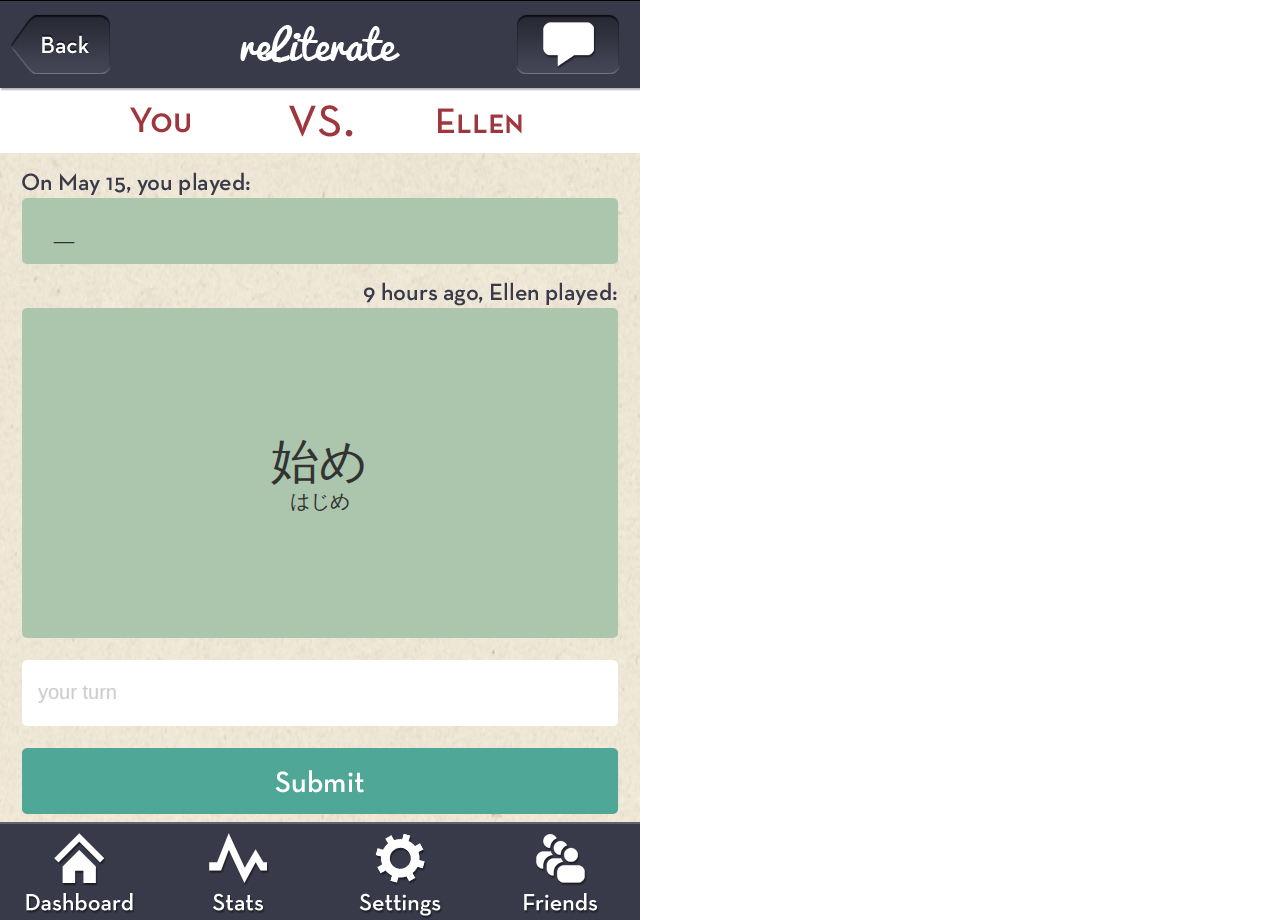
==== static/Gameplay.html @ ce234b62 "moves files to static" ====
﻿<html>
<head>
    <title>Gameplay</title>
    <meta http-equiv="content-type" content="text/html; charset=utf-8"/>
    <meta http-equiv="imagetoolbar" content="no"/>
    <meta name="viewport" content="width=device-width, height=device-height, initial-scale=0.5, maximum-scale=0.5, user-scalable=no"/>
    <meta name="apple-mobile-web-app-capable" content="yes"/>
    <meta name="apple-mobile-web-app-status-bar-style" content="black"/>
    <link href="resources/css/jquery-ui-themes.css" type="text/css" rel="stylesheet">
    <link href="resources/css/axure_rp_page.css" type="text/css" rel="stylesheet">
    <link href="Gameplay_files/axurerp_pagespecificstyles.css" type="text/css" rel="stylesheet">
<!--[if IE 6]>
    <link href="Gameplay_files/axurerp_pagespecificstyles_ie6.css" type="text/css" rel="stylesheet">
<![endif]-->
    <script src="data/sitemap.js"></script>
    <script src="resources/scripts/jquery-1.7.1.min.js"></script>
    <script src="resources/scripts/axutils.js"></script>
    <script src="resources/scripts/jquery-ui-1.8.10.custom.min.js"></script>
    <script src="resources/scripts/axurerp_beforepagescript.js"></script>
    <script src="resources/scripts/messagecenter.js"></script>
<script src='Gameplay_files/data.js'></script>
</head>
<body>
<div id="main_container">

<div id="u0" class="u0_container"   >
<div id="u0_img" class="u0_normal detectCanvas"></div>
<div id="u1" class="u1" style="visibility:hidden;"  >
<div id="u1_rtf"></div>
</div>
</div>
<DIV id="u2" style="border-style:dotted; border-color:red; visibility:hidden; position:absolute; left:0px; top:0px; width:10px; height:10px;;" ></div>
<INPUT id="u3" type=text value="your turn" class="u3" data-label="textentry"    >

<div id="u4" class="u4"  data-label="lastwordplayed">
<div id="u4_rtf"><p style="text-align:center;"><span style="font-family:Arial;font-size:18px;font-weight:normal;font-style:normal;text-decoration:none;color:#333333;">__</span></p></div>
</div>
<div id="u5" class="u5" style="visibility:hidden;"  data-label="lastsyllable">
<div id="u5_rtf"></div>
</div>
<div id="u6" class="u6"  data-label="wordlength">
<div id="u6_rtf"><p style="text-align:left;"><span style="font-family:Arial;font-size:9px;font-weight:normal;font-style:normal;text-decoration:none;color:#FFFFFF;">submission length</span></p></div>
</div>
<DIV id="u7" style="" data-label="lastwordplayed">
<DIV id="pd45u7" style="visibility:hidden;" data-label="を">
</DIV>
<DIV id="pd44u7" style="visibility:hidden;" data-label="わ">
<div id="u8" class="u8"  >
<div id="u8_rtf"><p style="text-align:center;"><span style="font-family:Hiragino Kaku Gothic ProN;font-size:48px;font-weight:normal;font-style:normal;text-decoration:none;color:#333333;">和風</span></p></div>
</div>
<div id="u9" class="u9"  >
<div id="u9_rtf"><p style="text-align:center;"><span style="font-family:Hiragino Kaku Gothic ProN;font-size:20px;font-weight:normal;font-style:normal;text-decoration:none;color:#333333;">わふう</span></p></div>
</div>
</DIV>
<DIV id="pd43u7" style="visibility:hidden;" data-label="ろ">
<div id="u10" class="u10"  >
<div id="u10_rtf"><p style="text-align:center;"><span style="font-family:Hiragino Kaku Gothic ProN;font-size:48px;font-weight:normal;font-style:normal;text-decoration:none;color:#333333;">六</span></p></div>
</div>
<div id="u11" class="u11"  >
<div id="u11_rtf"><p style="text-align:center;"><span style="font-family:Hiragino Kaku Gothic ProN;font-size:20px;font-weight:normal;font-style:normal;text-decoration:none;color:#333333;">ろく</span></p></div>
</div>
</DIV>
<DIV id="pd42u7" style="visibility:hidden;" data-label="れ">
<div id="u12" class="u12"  >
<div id="u12_rtf"><p style="text-align:center;"><span style="font-family:Hiragino Kaku Gothic ProN;font-size:48px;font-weight:normal;font-style:normal;text-decoration:none;color:#333333;">礼</span></p></div>
</div>
<div id="u13" class="u13"  >
<div id="u13_rtf"><p style="text-align:center;"><span style="font-family:Hiragino Kaku Gothic ProN;font-size:20px;font-weight:normal;font-style:normal;text-decoration:none;color:#333333;">れい</span></p></div>
</div>
</DIV>
<DIV id="pd41u7" style="visibility:hidden;" data-label="る">
<div id="u14" class="u14"  >
<div id="u14_rtf"><p style="text-align:center;"><span style="font-family:Hiragino Kaku Gothic ProN;font-size:48px;font-weight:normal;font-style:normal;text-decoration:none;color:#333333;">塁</span></p></div>
</div>
<div id="u15" class="u15"  >
<div id="u15_rtf"><p style="text-align:center;"><span style="font-family:Hiragino Kaku Gothic ProN;font-size:20px;font-weight:normal;font-style:normal;text-decoration:none;color:#333333;">るい</span></p></div>
</div>
</DIV>
<DIV id="pd40u7" style="visibility:hidden;" data-label="り">
<div id="u16" class="u16"  >
<div id="u16_rtf"><p style="text-align:center;"><span style="font-family:Hiragino Kaku Gothic ProN;font-size:48px;font-weight:normal;font-style:normal;text-decoration:none;color:#333333;">林檎</span></p></div>
</div>
<div id="u17" class="u17"  >
<div id="u17_rtf"><p style="text-align:center;"><span style="font-family:Hiragino Kaku Gothic ProN;font-size:20px;font-weight:normal;font-style:normal;text-decoration:none;color:#333333;">りんご</span></p></div>
</div>
</DIV>
<DIV id="pd39u7" style="visibility:hidden;" data-label="ら">
<div id="u18" class="u18"  >
<div id="u18_rtf"><p style="text-align:center;"><span style="font-family:Hiragino Kaku Gothic ProN;font-size:48px;font-weight:normal;font-style:normal;text-decoration:none;color:#333333;">来</span></p></div>
</div>
<div id="u19" class="u19"  >
<div id="u19_rtf"><p style="text-align:center;"><span style="font-family:Hiragino Kaku Gothic ProN;font-size:20px;font-weight:normal;font-style:normal;text-decoration:none;color:#333333;">らい</span></p></div>
</div>
</DIV>
<DIV id="pd38u7" style="visibility:hidden;" data-label="よ">
<div id="u20" class="u20"  >
<div id="u20_rtf"><p style="text-align:center;"><span style="font-family:Hiragino Kaku Gothic ProN;font-size:48px;font-weight:normal;font-style:normal;text-decoration:none;color:#333333;">夜</span></p></div>
</div>
<div id="u21" class="u21"  >
<div id="u21_rtf"><p style="text-align:center;"><span style="font-family:Hiragino Kaku Gothic ProN;font-size:20px;font-weight:normal;font-style:normal;text-decoration:none;color:#333333;">よる</span></p></div>
</div>
</DIV>
<DIV id="pd37u7" style="visibility:hidden;" data-label="ゆ">
<div id="u22" class="u22"  >
<div id="u22_rtf"><p style="text-align:center;"><span style="font-family:Hiragino Kaku Gothic ProN;font-size:48px;font-weight:normal;font-style:normal;text-decoration:none;color:#333333;">柚子</span></p></div>
</div>
<div id="u23" class="u23"  >
<div id="u23_rtf"><p style="text-align:center;"><span style="font-family:Hiragino Kaku Gothic ProN;font-size:20px;font-weight:normal;font-style:normal;text-decoration:none;color:#333333;">ゆず</span></p></div>
</div>
</DIV>
<DIV id="pd36u7" style="visibility:hidden;" data-label="や">
<div id="u24" class="u24"  >
<div id="u24_rtf"><p style="text-align:center;"><span style="font-family:Hiragino Kaku Gothic ProN;font-size:48px;font-weight:normal;font-style:normal;text-decoration:none;color:#333333;">止める</span></p></div>
</div>
<div id="u25" class="u25"  >
<div id="u25_rtf"><p style="text-align:center;"><span style="font-family:Hiragino Kaku Gothic ProN;font-size:20px;font-weight:normal;font-style:normal;text-decoration:none;color:#333333;">やめる</span></p></div>
</div>
</DIV>
<DIV id="pd35u7" style="visibility:hidden;" data-label="も">
<div id="u26" class="u26"  >
<div id="u26_rtf"><p style="text-align:center;"><span style="font-family:Hiragino Kaku Gothic ProN;font-size:48px;font-weight:normal;font-style:normal;text-decoration:none;color:#333333;">持つ</span></p></div>
</div>
<div id="u27" class="u27"  >
<div id="u27_rtf"><p style="text-align:center;"><span style="font-family:Hiragino Kaku Gothic ProN;font-size:20px;font-weight:normal;font-style:normal;text-decoration:none;color:#333333;">もつ</span></p></div>
</div>
</DIV>
<DIV id="pd34u7" style="visibility:hidden;" data-label="め">
<div id="u28" class="u28"  >
<div id="u28_rtf"><p style="text-align:center;"><span style="font-family:Hiragino Kaku Gothic ProN;font-size:48px;font-weight:normal;font-style:normal;text-decoration:none;color:#333333;">眼鏡</span></p></div>
</div>
<div id="u29" class="u29"  >
<div id="u29_rtf"><p style="text-align:center;"><span style="font-family:Hiragino Kaku Gothic ProN;font-size:20px;font-weight:normal;font-style:normal;text-decoration:none;color:#333333;">めがね</span></p></div>
</div>
</DIV>
<DIV id="pd33u7" style="visibility:hidden;" data-label="む">
<div id="u30" class="u30"  >
<div id="u30_rtf"><p style="text-align:center;"><span style="font-family:Hiragino Kaku Gothic ProN;font-size:48px;font-weight:normal;font-style:normal;text-decoration:none;color:#333333;">麦</span></p></div>
</div>
<div id="u31" class="u31"  >
<div id="u31_rtf"><p style="text-align:center;"><span style="font-family:Hiragino Kaku Gothic ProN;font-size:20px;font-weight:normal;font-style:normal;text-decoration:none;color:#333333;">むぎ</span></p></div>
</div>
</DIV>
<DIV id="pd32u7" style="visibility:hidden;" data-label="み">
<div id="u32" class="u32"  >
<div id="u32_rtf"><p style="text-align:center;"><span style="font-family:Hiragino Kaku Gothic ProN;font-size:48px;font-weight:normal;font-style:normal;text-decoration:none;color:#333333;">水</span></p></div>
</div>
<div id="u33" class="u33"  >
<div id="u33_rtf"><p style="text-align:center;"><span style="font-family:Hiragino Kaku Gothic ProN;font-size:20px;font-weight:normal;font-style:normal;text-decoration:none;color:#333333;">みず</span></p></div>
</div>
</DIV>
<DIV id="pd31u7" style="visibility:hidden;" data-label="ま">
<div id="u34" class="u34"  >
<div id="u34_rtf"><p style="text-align:center;"><span style="font-family:Hiragino Kaku Gothic ProN;font-size:48px;font-weight:normal;font-style:normal;text-decoration:none;color:#333333;">毎</span></p></div>
</div>
<div id="u35" class="u35"  >
<div id="u35_rtf"><p style="text-align:center;"><span style="font-family:Hiragino Kaku Gothic ProN;font-size:20px;font-weight:normal;font-style:normal;text-decoration:none;color:#333333;">まい</span></p></div>
</div>
</DIV>
<DIV id="pd30u7" style="visibility:hidden;" data-label="ほ">
<div id="u36" class="u36"  >
<div id="u36_rtf"><p style="text-align:center;"><span style="font-family:Hiragino Kaku Gothic ProN;font-size:48px;font-weight:normal;font-style:normal;text-decoration:none;color:#333333;">方</span></p></div>
</div>
<div id="u37" class="u37"  >
<div id="u37_rtf"><p style="text-align:center;"><span style="font-family:Hiragino Kaku Gothic ProN;font-size:20px;font-weight:normal;font-style:normal;text-decoration:none;color:#333333;">ほう</span></p></div>
</div>
</DIV>
<DIV id="pd29u7" style="visibility:hidden;" data-label="へ">
<div id="u38" class="u38"  >
<div id="u38_rtf"><p style="text-align:center;"><span style="font-family:Hiragino Kaku Gothic ProN;font-size:48px;font-weight:normal;font-style:normal;text-decoration:none;color:#333333;">平気</span></p></div>
</div>
<div id="u39" class="u39"  >
<div id="u39_rtf"><p style="text-align:center;"><span style="font-family:Hiragino Kaku Gothic ProN;font-size:20px;font-weight:normal;font-style:normal;text-decoration:none;color:#333333;">へいき</span></p></div>
</div>
</DIV>
<DIV id="pd28u7" style="visibility:hidden;" data-label="ふ">
<div id="u40" class="u40"  >
<div id="u40_rtf"><p style="text-align:center;"><span style="font-family:Hiragino Kaku Gothic ProN;font-size:48px;font-weight:normal;font-style:normal;text-decoration:none;color:#333333;">不思議</span></p></div>
</div>
<div id="u41" class="u41"  >
<div id="u41_rtf"><p style="text-align:center;"><span style="font-family:Hiragino Kaku Gothic ProN;font-size:20px;font-weight:normal;font-style:normal;text-decoration:none;color:#333333;">ふしぎ</span></p></div>
</div>
</DIV>
<DIV id="pd27u7" style="visibility:hidden;" data-label="ひ">
<div id="u42" class="u42"  >
<div id="u42_rtf"><p style="text-align:center;"><span style="font-family:Hiragino Kaku Gothic ProN;font-size:48px;font-weight:normal;font-style:normal;text-decoration:none;color:#333333;">弾く</span></p></div>
</div>
<div id="u43" class="u43"  >
<div id="u43_rtf"><p style="text-align:center;"><span style="font-family:Hiragino Kaku Gothic ProN;font-size:20px;font-weight:normal;font-style:normal;text-decoration:none;color:#333333;">ひく</span></p></div>
</div>
</DIV>
<DIV id="pd26u7" style="visibility:hidden;" data-label="は">
<div id="u44" class="u44"  >
<div id="u44_rtf"><p style="text-align:center;"><span style="font-family:Hiragino Kaku Gothic ProN;font-size:48px;font-weight:normal;font-style:normal;text-decoration:none;color:#333333;">始め</span></p></div>
</div>
<div id="u45" class="u45"  >
<div id="u45_rtf"><p style="text-align:center;"><span style="font-family:Hiragino Kaku Gothic ProN;font-size:20px;font-weight:normal;font-style:normal;text-decoration:none;color:#333333;">はじめ</span></p></div>
</div>
</DIV>
<DIV id="pd25u7" style="visibility:hidden;" data-label="の">
<div id="u46" class="u46"  >
<div id="u46_rtf"><p style="text-align:center;"><span style="font-family:Hiragino Kaku Gothic ProN;font-size:48px;font-weight:normal;font-style:normal;text-decoration:none;color:#333333;">海苔</span></p></div>
</div>
<div id="u47" class="u47"  >
<div id="u47_rtf"><p style="text-align:center;"><span style="font-family:Hiragino Kaku Gothic ProN;font-size:20px;font-weight:normal;font-style:normal;text-decoration:none;color:#333333;">のり</span></p></div>
</div>
</DIV>
<DIV id="pd24u7" style="visibility:hidden;" data-label="ね">
<div id="u48" class="u48"  >
<div id="u48_rtf"><p style="text-align:center;"><span style="font-family:Hiragino Kaku Gothic ProN;font-size:48px;font-weight:normal;font-style:normal;text-decoration:none;color:#333333;">寝る</span></p></div>
</div>
<div id="u49" class="u49"  >
<div id="u49_rtf"><p style="text-align:center;"><span style="font-family:Hiragino Kaku Gothic ProN;font-size:20px;font-weight:normal;font-style:normal;text-decoration:none;color:#333333;">ねる</span></p></div>
</div>
</DIV>
<DIV id="pd23u7" style="visibility:hidden;" data-label="ぬ">
<div id="u50" class="u50"  >
<div id="u50_rtf"><p style="text-align:center;"><span style="font-family:Hiragino Kaku Gothic ProN;font-size:48px;font-weight:normal;font-style:normal;text-decoration:none;color:#333333;">縫う</span></p></div>
</div>
<div id="u51" class="u51"  >
<div id="u51_rtf"><p style="text-align:center;"><span style="font-family:Hiragino Kaku Gothic ProN;font-size:20px;font-weight:normal;font-style:normal;text-decoration:none;color:#333333;">ぬう</span></p></div>
</div>
</DIV>
<DIV id="pd22u7" style="visibility:hidden;" data-label="に">
<div id="u52" class="u52"  >
<div id="u52_rtf"><p style="text-align:center;"><span style="font-family:Hiragino Kaku Gothic ProN;font-size:48px;font-weight:normal;font-style:normal;text-decoration:none;color:#333333;">二月</span></p></div>
</div>
<div id="u53" class="u53"  >
<div id="u53_rtf"><p style="text-align:center;"><span style="font-family:Hiragino Kaku Gothic ProN;font-size:20px;font-weight:normal;font-style:normal;text-decoration:none;color:#333333;">にがつ</span></p></div>
</div>
</DIV>
<DIV id="pd21u7" style="visibility:hidden;" data-label="な">
<div id="u54" class="u54"  >
<div id="u54_rtf"><p style="text-align:center;"><span style="font-family:Hiragino Kaku Gothic ProN;font-size:48px;font-weight:normal;font-style:normal;text-decoration:none;color:#333333;">夏</span></p></div>
</div>
<div id="u55" class="u55"  >
<div id="u55_rtf"><p style="text-align:center;"><span style="font-family:Hiragino Kaku Gothic ProN;font-size:20px;font-weight:normal;font-style:normal;text-decoration:none;color:#333333;">なつ</span></p></div>
</div>
</DIV>
<DIV id="pd20u7" style="visibility:hidden;" data-label="と">
<div id="u56" class="u56"  >
<div id="u56_rtf"><p style="text-align:center;"><span style="font-family:Hiragino Kaku Gothic ProN;font-size:48px;font-weight:normal;font-style:normal;text-decoration:none;color:#333333;">頭</span></p></div>
</div>
<div id="u57" class="u57"  >
<div id="u57_rtf"><p style="text-align:center;"><span style="font-family:Hiragino Kaku Gothic ProN;font-size:20px;font-weight:normal;font-style:normal;text-decoration:none;color:#333333;">とう</span></p></div>
</div>
</DIV>
<DIV id="pd19u7" style="visibility:hidden;" data-label="て">
<div id="u58" class="u58"  >
<div id="u58_rtf"><p style="text-align:center;"><span style="font-family:Hiragino Kaku Gothic ProN;font-size:48px;font-weight:normal;font-style:normal;text-decoration:none;color:#333333;">敵</span></p></div>
</div>
<div id="u59" class="u59"  >
<div id="u59_rtf"><p style="text-align:center;"><span style="font-family:Hiragino Kaku Gothic ProN;font-size:20px;font-weight:normal;font-style:normal;text-decoration:none;color:#333333;">てき</span></p></div>
</div>
</DIV>
<DIV id="pd18u7" style="visibility:hidden;" data-label="つ">
<div id="u60" class="u60"  >
<div id="u60_rtf"><p style="text-align:center;"><span style="font-family:Hiragino Kaku Gothic ProN;font-size:48px;font-weight:normal;font-style:normal;text-decoration:none;color:#333333;">翼</span></p></div>
</div>
<div id="u61" class="u61"  >
<div id="u61_rtf"><p style="text-align:center;"><span style="font-family:Hiragino Kaku Gothic ProN;font-size:20px;font-weight:normal;font-style:normal;text-decoration:none;color:#333333;">つばさ</span></p></div>
</div>
</DIV>
<DIV id="pd17u7" style="visibility:hidden;" data-label="ち">
<div id="u62" class="u62"  >
<div id="u62_rtf"><p style="text-align:center;"><span style="font-family:Hiragino Kaku Gothic ProN;font-size:48px;font-weight:normal;font-style:normal;text-decoration:none;color:#333333;">小さい</span></p></div>
</div>
<div id="u63" class="u63"  >
<div id="u63_rtf"><p style="text-align:center;"><span style="font-family:Hiragino Kaku Gothic ProN;font-size:20px;font-weight:normal;font-style:normal;text-decoration:none;color:#333333;">ちいさい</span></p></div>
</div>
</DIV>
<DIV id="pd16u7" style="visibility:hidden;" data-label="た">
<div id="u64" class="u64"  >
<div id="u64_rtf"><p style="text-align:center;"><span style="font-family:Hiragino Kaku Gothic ProN;font-size:48px;font-weight:normal;font-style:normal;text-decoration:none;color:#333333;">狸</span></p></div>
</div>
<div id="u65" class="u65"  >
<div id="u65_rtf"><p style="text-align:center;"><span style="font-family:Hiragino Kaku Gothic ProN;font-size:20px;font-weight:normal;font-style:normal;text-decoration:none;color:#333333;">たぬき</span></p></div>
</div>
</DIV>
<DIV id="pd15u7" style="visibility:hidden;" data-label="そ">
<div id="u66" class="u66"  >
<div id="u66_rtf"><p style="text-align:center;"><span style="font-family:Hiragino Kaku Gothic ProN;font-size:48px;font-weight:normal;font-style:normal;text-decoration:none;color:#333333;">そして</span></p></div>
</div>
</DIV>
<DIV id="pd14u7" style="visibility:hidden;" data-label="せ">
<div id="u67" class="u67"  >
<div id="u67_rtf"><p style="text-align:center;"><span style="font-family:Hiragino Kaku Gothic ProN;font-size:48px;font-weight:normal;font-style:normal;text-decoration:none;color:#333333;">世紀</span></p></div>
</div>
<div id="u68" class="u68"  >
<div id="u68_rtf"><p style="text-align:center;"><span style="font-family:Hiragino Kaku Gothic ProN;font-size:20px;font-weight:normal;font-style:normal;text-decoration:none;color:#333333;">せいき</span></p></div>
</div>
</DIV>
<DIV id="pd13u7" style="visibility:hidden;" data-label="す">
<div id="u69" class="u69"  >
<div id="u69_rtf"><p style="text-align:center;"><span style="font-family:Hiragino Kaku Gothic ProN;font-size:48px;font-weight:normal;font-style:normal;text-decoration:none;color:#333333;">水瓜</span></p></div>
</div>
<div id="u70" class="u70"  >
<div id="u70_rtf"><p style="text-align:center;"><span style="font-family:Hiragino Kaku Gothic ProN;font-size:20px;font-weight:normal;font-style:normal;text-decoration:none;color:#333333;">すいか</span></p></div>
</div>
</DIV>
<DIV id="pd12u7" style="visibility:hidden;" data-label="し">
<div id="u71" class="u71"  >
<div id="u71_rtf"><p style="text-align:center;"><span style="font-family:Hiragino Kaku Gothic ProN;font-size:48px;font-weight:normal;font-style:normal;text-decoration:none;color:#333333;">仕事</span></p></div>
</div>
<div id="u72" class="u72"  >
<div id="u72_rtf"><p style="text-align:center;"><span style="font-family:Hiragino Kaku Gothic ProN;font-size:20px;font-weight:normal;font-style:normal;text-decoration:none;color:#333333;">しごと</span></p></div>
</div>
</DIV>
<DIV id="pd11u7" style="visibility:hidden;" data-label="さ">
<div id="u73" class="u73"  >
<div id="u73_rtf"><p style="text-align:center;"><span style="font-family:Hiragino Kaku Gothic ProN;font-size:48px;font-weight:normal;font-style:normal;text-decoration:none;color:#333333;">散歩</span></p></div>
</div>
<div id="u74" class="u74"  >
<div id="u74_rtf"><p style="text-align:center;"><span style="font-family:Hiragino Kaku Gothic ProN;font-size:20px;font-weight:normal;font-style:normal;text-decoration:none;color:#333333;">さんぽ</span></p></div>
</div>
</DIV>
<DIV id="pd10u7" style="visibility:hidden;" data-label="こ">
<div id="u75" class="u75"  >
<div id="u75_rtf"><p style="text-align:center;"><span style="font-family:Hiragino Kaku Gothic ProN;font-size:48px;font-weight:normal;font-style:normal;text-decoration:none;color:#333333;">琴</span></p></div>
</div>
<div id="u76" class="u76"  >
<div id="u76_rtf"><p style="text-align:center;"><span style="font-family:Hiragino Kaku Gothic ProN;font-size:20px;font-weight:normal;font-style:normal;text-decoration:none;color:#333333;">こと</span></p></div>
</div>
</DIV>
<DIV id="pd9u7" style="visibility:hidden;" data-label="け">
<div id="u77" class="u77"  >
<div id="u77_rtf"><p style="text-align:center;"><span style="font-family:Hiragino Kaku Gothic ProN;font-size:48px;font-weight:normal;font-style:normal;text-decoration:none;color:#333333;">敬語</span></p></div>
</div>
<div id="u78" class="u78"  >
<div id="u78_rtf"><p style="text-align:center;"><span style="font-family:Hiragino Kaku Gothic ProN;font-size:20px;font-weight:normal;font-style:normal;text-decoration:none;color:#333333;">けいご</span></p></div>
</div>
</DIV>
<DIV id="pd8u7" style="visibility:hidden;" data-label="く">
<div id="u79" class="u79"  >
<div id="u79_rtf"><p style="text-align:center;"><span style="font-family:Hiragino Kaku Gothic ProN;font-size:48px;font-weight:normal;font-style:normal;text-decoration:none;color:#333333;">来る</span></p></div>
</div>
<div id="u80" class="u80"  >
<div id="u80_rtf"><p style="text-align:center;"><span style="font-family:Hiragino Kaku Gothic ProN;font-size:20px;font-weight:normal;font-style:normal;text-decoration:none;color:#333333;">くる</span></p></div>
</div>
</DIV>
<DIV id="pd7u7" style="visibility:hidden;" data-label="き">
<div id="u81" class="u81"  >
<div id="u81_rtf"><p style="text-align:center;"><span style="font-family:Hiragino Kaku Gothic ProN;font-size:48px;font-weight:normal;font-style:normal;text-decoration:none;color:#333333;">聞く</span></p></div>
</div>
<div id="u82" class="u82"  >
<div id="u82_rtf"><p style="text-align:center;"><span style="font-family:Hiragino Kaku Gothic ProN;font-size:20px;font-weight:normal;font-style:normal;text-decoration:none;color:#333333;">いく</span></p></div>
</div>
</DIV>
<DIV id="pd6u7" style="visibility:hidden;" data-label="か">
<div id="u83" class="u83"  >
<div id="u83_rtf"><p style="text-align:center;"><span style="font-family:Hiragino Kaku Gothic ProN;font-size:48px;font-weight:normal;font-style:normal;text-decoration:none;color:#333333;">抱える</span></p></div>
</div>
<div id="u84" class="u84"  >
<div id="u84_rtf"><p style="text-align:center;"><span style="font-family:Hiragino Kaku Gothic ProN;font-size:20px;font-weight:normal;font-style:normal;text-decoration:none;color:#333333;">かかえる</span></p></div>
</div>
</DIV>
<DIV id="pd5u7" style="visibility:hidden;" data-label="お">
<div id="u85" class="u85"  >
<div id="u85_rtf"><p style="text-align:center;"><span style="font-family:Hiragino Kaku Gothic ProN;font-size:48px;font-weight:normal;font-style:normal;text-decoration:none;color:#333333;">弟</span></p></div>
</div>
<div id="u86" class="u86"  >
<div id="u86_rtf"><p style="text-align:center;"><span style="font-family:Hiragino Kaku Gothic ProN;font-size:20px;font-weight:normal;font-style:normal;text-decoration:none;color:#333333;">おとうと</span></p></div>
</div>
</DIV>
<DIV id="pd4u7" style="visibility:hidden;" data-label="え">
<div id="u87" class="u87"  >
<div id="u87_rtf"><p style="text-align:center;"><span style="font-family:Hiragino Kaku Gothic ProN;font-size:48px;font-weight:normal;font-style:normal;text-decoration:none;color:#333333;">映画</span></p></div>
</div>
<div id="u88" class="u88"  >
<div id="u88_rtf"><p style="text-align:center;"><span style="font-family:Hiragino Kaku Gothic ProN;font-size:20px;font-weight:normal;font-style:normal;text-decoration:none;color:#333333;">えいが</span></p></div>
</div>
</DIV>
<DIV id="pd3u7" style="visibility:hidden;" data-label="う">
<div id="u89" class="u89"  >
<div id="u89_rtf"><p style="text-align:center;"><span style="font-family:Hiragino Kaku Gothic ProN;font-size:48px;font-weight:normal;font-style:normal;text-decoration:none;color:#333333;">兔</span></p></div>
</div>
<div id="u90" class="u90"  >
<div id="u90_rtf"><p style="text-align:center;"><span style="font-family:Hiragino Kaku Gothic ProN;font-size:20px;font-weight:normal;font-style:normal;text-decoration:none;color:#333333;">うさぎ</span></p></div>
</div>
</DIV>
<DIV id="pd2u7" style="visibility:hidden;" data-label="い">
<div id="u91" class="u91"  >
<div id="u91_rtf"><p style="text-align:center;"><span style="font-family:Hiragino Kaku Gothic ProN;font-size:48px;font-weight:normal;font-style:normal;text-decoration:none;color:#333333;">色</span></p></div>
</div>
<div id="u92" class="u92"  >
<div id="u92_rtf"><p style="text-align:center;"><span style="font-family:Hiragino Kaku Gothic ProN;font-size:20px;font-weight:normal;font-style:normal;text-decoration:none;color:#333333;">いろ</span></p></div>
</div>
</DIV>
<DIV id="pd1u7" style="visibility:hidden;" data-label="あ">
<div id="u93" class="u93_container"   >
<div id="u93_img" class="u93_normal detectCanvas"></div>
<div id="u94" class="u94" style="visibility:hidden;"  >
<div id="u94_rtf"></div>
</div>
</div>
<div id="u95" class="u95"  >
<div id="u95_rtf"><p style="text-align:center;"><span style="font-family:Hiragino Kaku Gothic ProN;font-size:48px;font-weight:normal;font-style:normal;text-decoration:none;color:#333333;">赤</span></p></div>
</div>
<div id="u96" class="u96"  >
<div id="u96_rtf"><p style="text-align:center;"><span style="font-family:Hiragino Kaku Gothic ProN;font-size:20px;font-weight:normal;font-style:normal;text-decoration:none;color:#333333;">あか</span></p></div>
</div>
</DIV>
<DIV id="pd0u7" style="" data-label="default">
<div id="u97" class="u97"  >
<div id="u97_rtf"><p style="text-align:center;"><span style="font-family:Hiragino Kaku Gothic ProN;font-size:48px;font-weight:normal;font-style:normal;text-decoration:none;color:#333333;">始め</span></p></div>
</div>
<div id="u98" class="u98"  >
<div id="u98_rtf"><p style="text-align:center;"><span style="font-family:Hiragino Kaku Gothic ProN;font-size:20px;font-weight:normal;font-style:normal;text-decoration:none;color:#333333;">はじめ</span></p></div>
</div>
</DIV>
</DIV>
<DIV id="u99" style="visibility:hidden;" data-label="submitted">
<DIV id="pd1u99" style="visibility:hidden;" data-label="submitted">
</DIV>
<DIV id="pd0u99" style="" data-label="default">
</DIV>
</DIV>
<div id="u100" data-label="tab-dashboard" ></div>
<div id="u101" data-label="tab-stats" ></div>
<div id="u102" data-label="tab-settings" ></div>
<div id="u103" data-label="tab-friends" ></div>
<div id="u104"  ></div>
<div id="u105"  ></div>
<DIV id="u106" style="visibility:hidden;" data-label="Alert">
<DIV id="pd0u106" style="" data-label="not available">
<div id="u107" class="u107_container"   >
<div id="u107_img" class="u107_normal detectCanvas"></div>
<div id="u108" class="u108" style="visibility:hidden;"  >
<div id="u108_rtf"></div>
</div>
</div>
<div id="u109" class="u109_container"   >
<div id="u109_img" class="u109_normal detectCanvas"></div>
<div id="u110" class="u110"  >
<div id="u110_rtf"><p style="text-align:center;"><span style="font-family:Arial;font-size:36px;font-weight:bold;font-style:normal;text-decoration:none;color:#FEFFFE;">OK</span></p></div>
</div>
</div>
<div id="u111" class="u111"  >
<div id="u111_rtf"><p style="text-align:center;"><span style="font-family:Arial;font-size:36px;font-weight:bold;font-style:normal;text-decoration:none;color:#FEFFFE;">Note</span><span style="font-family:Arial;font-size:15px;font-weight:bold;font-style:normal;text-decoration:none;color:#FEFFFE;"></span></p><p style="text-align:center;"><span style="font-family:Arial;font-size:28px;font-weight:normal;font-style:normal;text-decoration:none;color:#FEFFFE;">Not available at this time.</span></p></div>
</div>
</DIV>
</DIV>
</div>
<div class="preload"><img src="Gameplay_files/u0_normal.png" width="1" height="1"/><img src="Gameplay_files/u93_normal.png" width="1" height="1"/><img src="Gameplay_files/u107_normal.png" width="1" height="1"/><img src="Gameplay_files/u109_normal.png" width="1" height="1"/></div>
</body>
<script src="resources/scripts/axurerp_pagescript.js"></script>
<script src="Gameplay_files/axurerp_pagespecificscript.js" charset="utf-8"></script>
---- static/resources/css/axure_rp_page.css ----
﻿p 
{
	margin: 0px;
}

iframe
{
	background: #FFFFFF;
}

div.intcases 
{
	font-family: arial; 
	font-size: 12px;
    text-align:left; 
	border:1px solid #AAA; 
	background:#FFF none repeat scroll 0% 0%; 
	z-index:9999; 
	visibility:hidden; 
	position:absolute;
    padding: 0px;
    border-radius: 3px;
}

div.intcaselink
{
	cursor: pointer;
    padding: 3px 8px 3px 8px;
    margin: 5px;
	background:#EEE none repeat scroll 0% 0%; 
	border:1px solid #AAA;
    border-radius: 3px;
}

div.annnoteimage
{
	position: absolute;
	font-size: 0px;
	width: 16px;
	height: 12px;
	cursor: help;
	background-image: url(images/note.gif);
	background-repeat: no-repeat;
}

div.annnotelabel
{
	position: absolute;
	font-family: Arial;
	font-size: 10px;
	border: 1px solid #666666;
	cursor: help;
	background:#DDDD00 none repeat scroll 0% 0%; 
	padding-left:3px; 
	padding-right:3px;
	white-space: nowrap;
}
 
.annotationName 
{
	font-size: .7em;
	font-weight: bold;
	margin-bottom: .2em;
	white-space: nowrap;
}

.annotation 
{
	font-size: .7em;
	padding-left: .2em;
	margin-bottom: 1em;
}

/* this is a fix for the issue where dialogs jump around and takes the text-align from the body */
.dialogFix 
{
    position:absolute;
    text-align:left;
}
---- static/Gameplay_files/axurerp_pagespecificstyles.css ----
﻿body {
    margin: 0px;
}

div {
    background-repeat: no-repeat;
}

.raw_image {
    width: 100%;
    height: 100%;
}

.preload {
    display: none;
}
#main_container {
}

.form_sketch {
    border-color: transparent;
    background-color: transparent;
}

.u0_normal {
    background-image: url('../Gameplay_files/u0_normal.png');
}

.u0_container {
    position:absolute;
    left:0px;
    top:-40px;
    width:640px;
    height:960px;
}

#u0_img {
    position:absolute;
    left:0px;
    top:0px;
    width:640px;
    height:960px;
}

.u1 {
    position:absolute;
    left:2px;
    top:472px;
    width:636px;
    height:16px;
    ;
    ;
    ;
    font-family:Arial;
    text-align:left;
    word-wrap:break-word;
}

.u3 {
    position:absolute;
    left:34px;
    top:668px;
    width:575px;
    height:48px;
    ;
    ;
    text-align: left;;
    font-family:'Arial';
    font-size: 20px;
    color:#CCCCCC;
    font-style:normal;
    font-weight:normal;
    text-decoration:none;
    border-color:transparent;
    outline-style:none;
}

.u4 {
    position:absolute;
    left:34px;
    top:223px;
    width:60px;
    height:21px;
    ;
    ;
    ;
    font-family:Arial;
    text-align:left;
    word-wrap:break-word;
}

.u5 {
    position:absolute;
    left:539px;
    top:119px;
    width:101px;
    height:16px;
    ;
    ;
    ;
    font-family:Arial;
    text-align:left;
    word-wrap:break-word;
}

.u6 {
    position:absolute;
    left:539px;
    top:109px;
    width:101px;
    height:10px;
    ;
    ;
    ;
    font-family:Arial;
    text-align:left;
    word-wrap:break-word;
}

#u7 {
    position:absolute;
    left:246px;
    top:401px;
    width:148px;
    height:148px;
    overflow:hidden;
}

#pd45u7 {
    position:absolute;
    left:0px;
    top:0px;
    width:148px;
    height:148px;
    
}

#pd44u7 {
    position:absolute;
    left:0px;
    top:0px;
    width:148px;
    height:148px;
    
}

.u8 {
    position:absolute;
    left:23px;
    top:29px;
    width:100px;
    height:72px;
    ;
    ;
    ;
    font-family:Arial;
    text-align:left;
    word-wrap:break-word;
}

.u9 {
    position:absolute;
    left:41px;
    top:87px;
    width:65px;
    height:30px;
    ;
    ;
    ;
    font-family:Arial;
    text-align:left;
    word-wrap:break-word;
}

#pd43u7 {
    position:absolute;
    left:0px;
    top:0px;
    width:148px;
    height:148px;
    
}

.u10 {
    position:absolute;
    left:23px;
    top:29px;
    width:100px;
    height:72px;
    ;
    ;
    ;
    font-family:Arial;
    text-align:left;
    word-wrap:break-word;
}

.u11 {
    position:absolute;
    left:41px;
    top:87px;
    width:65px;
    height:30px;
    ;
    ;
    ;
    font-family:Arial;
    text-align:left;
    word-wrap:break-word;
}

#pd42u7 {
    position:absolute;
    left:0px;
    top:0px;
    width:148px;
    height:148px;
    
}

.u12 {
    position:absolute;
    left:23px;
    top:29px;
    width:100px;
    height:72px;
    ;
    ;
    ;
    font-family:Arial;
    text-align:left;
    word-wrap:break-word;
}

.u13 {
    position:absolute;
    left:41px;
    top:87px;
    width:65px;
    height:30px;
    ;
    ;
    ;
    font-family:Arial;
    text-align:left;
    word-wrap:break-word;
}

#pd41u7 {
    position:absolute;
    left:0px;
    top:0px;
    width:148px;
    height:148px;
    
}

.u14 {
    position:absolute;
    left:23px;
    top:29px;
    width:100px;
    height:72px;
    ;
    ;
    ;
    font-family:Arial;
    text-align:left;
    word-wrap:break-word;
}

.u15 {
    position:absolute;
    left:41px;
    top:87px;
    width:65px;
    height:30px;
    ;
    ;
    ;
    font-family:Arial;
    text-align:left;
    word-wrap:break-word;
}

#pd40u7 {
    position:absolute;
    left:0px;
    top:0px;
    width:148px;
    height:148px;
    
}

.u16 {
    position:absolute;
    left:23px;
    top:29px;
    width:100px;
    height:72px;
    ;
    ;
    ;
    font-family:Arial;
    text-align:left;
    word-wrap:break-word;
}

.u17 {
    position:absolute;
    left:41px;
    top:87px;
    width:65px;
    height:30px;
    ;
    ;
    ;
    font-family:Arial;
    text-align:left;
    word-wrap:break-word;
}

#pd39u7 {
    position:absolute;
    left:0px;
    top:0px;
    width:148px;
    height:148px;
    
}

.u18 {
    position:absolute;
    left:23px;
    top:29px;
    width:100px;
    height:72px;
    ;
    ;
    ;
    font-family:Arial;
    text-align:left;
    word-wrap:break-word;
}

.u19 {
    position:absolute;
    left:41px;
    top:87px;
    width:65px;
    height:30px;
    ;
    ;
    ;
    font-family:Arial;
    text-align:left;
    word-wrap:break-word;
}

#pd38u7 {
    position:absolute;
    left:0px;
    top:0px;
    width:148px;
    height:148px;
    
}

.u20 {
    position:absolute;
    left:23px;
    top:29px;
    width:100px;
    height:72px;
    ;
    ;
    ;
    font-family:Arial;
    text-align:left;
    word-wrap:break-word;
}

.u21 {
    position:absolute;
    left:41px;
    top:87px;
    width:65px;
    height:30px;
    ;
    ;
    ;
    font-family:Arial;
    text-align:left;
    word-wrap:break-word;
}

#pd37u7 {
    position:absolute;
    left:0px;
    top:0px;
    width:148px;
    height:148px;
    
}

.u22 {
    position:absolute;
    left:23px;
    top:29px;
    width:100px;
    height:72px;
    ;
    ;
    ;
    font-family:Arial;
    text-align:left;
    word-wrap:break-word;
}

.u23 {
    position:absolute;
    left:41px;
    top:87px;
    width:65px;
    height:30px;
    ;
    ;
    ;
    font-family:Arial;
    text-align:left;
    word-wrap:break-word;
}

#pd36u7 {
    position:absolute;
    left:0px;
    top:0px;
    width:148px;
    height:148px;
    
}

.u24 {
    position:absolute;
    left:3px;
    top:29px;
    width:145px;
    height:72px;
    ;
    ;
    ;
    font-family:Arial;
    text-align:left;
    word-wrap:break-word;
}

.u25 {
    position:absolute;
    left:41px;
    top:87px;
    width:65px;
    height:30px;
    ;
    ;
    ;
    font-family:Arial;
    text-align:left;
    word-wrap:break-word;
}

#pd35u7 {
    position:absolute;
    left:0px;
    top:0px;
    width:148px;
    height:148px;
    
}

.u26 {
    position:absolute;
    left:23px;
    top:29px;
    width:100px;
    height:72px;
    ;
    ;
    ;
    font-family:Arial;
    text-align:left;
    word-wrap:break-word;
}

.u27 {
    position:absolute;
    left:41px;
    top:87px;
    width:65px;
    height:30px;
    ;
    ;
    ;
    font-family:Arial;
    text-align:left;
    word-wrap:break-word;
}

#pd34u7 {
    position:absolute;
    left:0px;
    top:0px;
    width:148px;
    height:148px;
    
}

.u28 {
    position:absolute;
    left:23px;
    top:29px;
    width:100px;
    height:72px;
    ;
    ;
    ;
    font-family:Arial;
    text-align:left;
    word-wrap:break-word;
}

.u29 {
    position:absolute;
    left:41px;
    top:87px;
    width:65px;
    height:30px;
    ;
    ;
    ;
    font-family:Arial;
    text-align:left;
    word-wrap:break-word;
}

#pd33u7 {
    position:absolute;
    left:0px;
    top:0px;
    width:148px;
    height:148px;
    
}

.u30 {
    position:absolute;
    left:23px;
    top:29px;
    width:100px;
    height:72px;
    ;
    ;
    ;
    font-family:Arial;
    text-align:left;
    word-wrap:break-word;
}

.u31 {
    position:absolute;
    left:41px;
    top:87px;
    width:65px;
    height:30px;
    ;
    ;
    ;
    font-family:Arial;
    text-align:left;
    word-wrap:break-word;
}

#pd32u7 {
    position:absolute;
    left:0px;
    top:0px;
    width:148px;
    height:148px;
    
}

.u32 {
    position:absolute;
    left:23px;
    top:29px;
    width:100px;
    height:72px;
    ;
    ;
    ;
    font-family:Arial;
    text-align:left;
    word-wrap:break-word;
}

.u33 {
    position:absolute;
    left:41px;
    top:87px;
    width:65px;
    height:30px;
    ;
    ;
    ;
    font-family:Arial;
    text-align:left;
    word-wrap:break-word;
}

#pd31u7 {
    position:absolute;
    left:0px;
    top:0px;
    width:148px;
    height:148px;
    
}

.u34 {
    position:absolute;
    left:23px;
    top:29px;
    width:100px;
    height:72px;
    ;
    ;
    ;
    font-family:Arial;
    text-align:left;
    word-wrap:break-word;
}

.u35 {
    position:absolute;
    left:41px;
    top:87px;
    width:65px;
    height:30px;
    ;
    ;
    ;
    font-family:Arial;
    text-align:left;
    word-wrap:break-word;
}

#pd30u7 {
    position:absolute;
    left:0px;
    top:0px;
    width:148px;
    height:148px;
    
}

.u36 {
    position:absolute;
    left:23px;
    top:29px;
    width:100px;
    height:72px;
    ;
    ;
    ;
    font-family:Arial;
    text-align:left;
    word-wrap:break-word;
}

.u37 {
    position:absolute;
    left:41px;
    top:87px;
    width:65px;
    height:30px;
    ;
    ;
    ;
    font-family:Arial;
    text-align:left;
    word-wrap:break-word;
}

#pd29u7 {
    position:absolute;
    left:0px;
    top:0px;
    width:148px;
    height:148px;
    
}

.u38 {
    position:absolute;
    left:23px;
    top:29px;
    width:100px;
    height:72px;
    ;
    ;
    ;
    font-family:Arial;
    text-align:left;
    word-wrap:break-word;
}

.u39 {
    position:absolute;
    left:41px;
    top:87px;
    width:65px;
    height:30px;
    ;
    ;
    ;
    font-family:Arial;
    text-align:left;
    word-wrap:break-word;
}

#pd28u7 {
    position:absolute;
    left:0px;
    top:0px;
    width:148px;
    height:148px;
    
}

.u40 {
    position:absolute;
    left:1px;
    top:29px;
    width:145px;
    height:72px;
    ;
    ;
    ;
    font-family:Arial;
    text-align:left;
    word-wrap:break-word;
}

.u41 {
    position:absolute;
    left:41px;
    top:87px;
    width:65px;
    height:30px;
    ;
    ;
    ;
    font-family:Arial;
    text-align:left;
    word-wrap:break-word;
}

#pd27u7 {
    position:absolute;
    left:0px;
    top:0px;
    width:148px;
    height:148px;
    
}

.u42 {
    position:absolute;
    left:23px;
    top:29px;
    width:100px;
    height:72px;
    ;
    ;
    ;
    font-family:Arial;
    text-align:left;
    word-wrap:break-word;
}

.u43 {
    position:absolute;
    left:41px;
    top:87px;
    width:65px;
    height:30px;
    ;
    ;
    ;
    font-family:Arial;
    text-align:left;
    word-wrap:break-word;
}

#pd26u7 {
    position:absolute;
    left:0px;
    top:0px;
    width:148px;
    height:148px;
    
}

.u44 {
    position:absolute;
    left:23px;
    top:29px;
    width:100px;
    height:72px;
    ;
    ;
    ;
    font-family:Arial;
    text-align:left;
    word-wrap:break-word;
}

.u45 {
    position:absolute;
    left:41px;
    top:87px;
    width:65px;
    height:30px;
    ;
    ;
    ;
    font-family:Arial;
    text-align:left;
    word-wrap:break-word;
}

#pd25u7 {
    position:absolute;
    left:0px;
    top:0px;
    width:148px;
    height:148px;
    
}

.u46 {
    position:absolute;
    left:23px;
    top:29px;
    width:100px;
    height:72px;
    ;
    ;
    ;
    font-family:Arial;
    text-align:left;
    word-wrap:break-word;
}

.u47 {
    position:absolute;
    left:41px;
    top:87px;
    width:65px;
    height:30px;
    ;
    ;
    ;
    font-family:Arial;
    text-align:left;
    word-wrap:break-word;
}

#pd24u7 {
    position:absolute;
    left:0px;
    top:0px;
    width:148px;
    height:148px;
    
}

.u48 {
    position:absolute;
    left:24px;
    top:31px;
    width:100px;
    height:72px;
    ;
    ;
    ;
    font-family:Arial;
    text-align:left;
    word-wrap:break-word;
}

.u49 {
    position:absolute;
    left:41px;
    top:91px;
    width:65px;
    height:30px;
    ;
    ;
    ;
    font-family:Arial;
    text-align:left;
    word-wrap:break-word;
}

#pd23u7 {
    position:absolute;
    left:0px;
    top:0px;
    width:148px;
    height:148px;
    
}

.u50 {
    position:absolute;
    left:23px;
    top:29px;
    width:100px;
    height:72px;
    ;
    ;
    ;
    font-family:Arial;
    text-align:left;
    word-wrap:break-word;
}

.u51 {
    position:absolute;
    left:41px;
    top:87px;
    width:65px;
    height:30px;
    ;
    ;
    ;
    font-family:Arial;
    text-align:left;
    word-wrap:break-word;
}

#pd22u7 {
    position:absolute;
    left:0px;
    top:0px;
    width:148px;
    height:148px;
    
}

.u52 {
    position:absolute;
    left:23px;
    top:29px;
    width:100px;
    height:72px;
    ;
    ;
    ;
    font-family:Arial;
    text-align:left;
    word-wrap:break-word;
}

.u53 {
    position:absolute;
    left:41px;
    top:87px;
    width:65px;
    height:30px;
    ;
    ;
    ;
    font-family:Arial;
    text-align:left;
    word-wrap:break-word;
}

#pd21u7 {
    position:absolute;
    left:0px;
    top:0px;
    width:148px;
    height:148px;
    
}

.u54 {
    position:absolute;
    left:23px;
    top:29px;
    width:100px;
    height:72px;
    ;
    ;
    ;
    font-family:Arial;
    text-align:left;
    word-wrap:break-word;
}

.u55 {
    position:absolute;
    left:41px;
    top:87px;
    width:65px;
    height:30px;
    ;
    ;
    ;
    font-family:Arial;
    text-align:left;
    word-wrap:break-word;
}

#pd20u7 {
    position:absolute;
    left:0px;
    top:0px;
    width:148px;
    height:148px;
    
}

.u56 {
    position:absolute;
    left:23px;
    top:29px;
    width:100px;
    height:72px;
    ;
    ;
    ;
    font-family:Arial;
    text-align:left;
    word-wrap:break-word;
}

.u57 {
    position:absolute;
    left:41px;
    top:87px;
    width:65px;
    height:30px;
    ;
    ;
    ;
    font-family:Arial;
    text-align:left;
    word-wrap:break-word;
}

#pd19u7 {
    position:absolute;
    left:0px;
    top:0px;
    width:148px;
    height:148px;
    
}

.u58 {
    position:absolute;
    left:23px;
    top:29px;
    width:100px;
    height:72px;
    ;
    ;
    ;
    font-family:Arial;
    text-align:left;
    word-wrap:break-word;
}

.u59 {
    position:absolute;
    left:41px;
    top:87px;
    width:65px;
    height:30px;
    ;
    ;
    ;
    font-family:Arial;
    text-align:left;
    word-wrap:break-word;
}

#pd18u7 {
    position:absolute;
    left:0px;
    top:0px;
    width:148px;
    height:148px;
    
}

.u60 {
    position:absolute;
    left:23px;
    top:29px;
    width:100px;
    height:72px;
    ;
    ;
    ;
    font-family:Arial;
    text-align:left;
    word-wrap:break-word;
}

.u61 {
    position:absolute;
    left:41px;
    top:87px;
    width:65px;
    height:30px;
    ;
    ;
    ;
    font-family:Arial;
    text-align:left;
    word-wrap:break-word;
}

#pd17u7 {
    position:absolute;
    left:0px;
    top:0px;
    width:148px;
    height:148px;
    
}

.u62 {
    position:absolute;
    left:2px;
    top:29px;
    width:146px;
    height:72px;
    ;
    ;
    ;
    font-family:Arial;
    text-align:left;
    word-wrap:break-word;
}

.u63 {
    position:absolute;
    left:32px;
    top:87px;
    width:85px;
    height:30px;
    ;
    ;
    ;
    font-family:Arial;
    text-align:left;
    word-wrap:break-word;
}

#pd16u7 {
    position:absolute;
    left:0px;
    top:0px;
    width:148px;
    height:148px;
    
}

.u64 {
    position:absolute;
    left:23px;
    top:29px;
    width:100px;
    height:72px;
    ;
    ;
    ;
    font-family:Arial;
    text-align:left;
    word-wrap:break-word;
}

.u65 {
    position:absolute;
    left:41px;
    top:87px;
    width:65px;
    height:30px;
    ;
    ;
    ;
    font-family:Arial;
    text-align:left;
    word-wrap:break-word;
}

#pd15u7 {
    position:absolute;
    left:0px;
    top:0px;
    width:148px;
    height:148px;
    
}

.u66 {
    position:absolute;
    left:2px;
    top:29px;
    width:142px;
    height:72px;
    ;
    ;
    ;
    font-family:Arial;
    text-align:left;
    word-wrap:break-word;
}

#pd14u7 {
    position:absolute;
    left:0px;
    top:0px;
    width:148px;
    height:148px;
    
}

.u67 {
    position:absolute;
    left:23px;
    top:29px;
    width:100px;
    height:72px;
    ;
    ;
    ;
    font-family:Arial;
    text-align:left;
    word-wrap:break-word;
}

.u68 {
    position:absolute;
    left:41px;
    top:87px;
    width:65px;
    height:30px;
    ;
    ;
    ;
    font-family:Arial;
    text-align:left;
    word-wrap:break-word;
}

#pd13u7 {
    position:absolute;
    left:0px;
    top:0px;
    width:148px;
    height:148px;
    
}

.u69 {
    position:absolute;
    left:23px;
    top:29px;
    width:100px;
    height:72px;
    ;
    ;
    ;
    font-family:Arial;
    text-align:left;
    word-wrap:break-word;
}

.u70 {
    position:absolute;
    left:41px;
    top:87px;
    width:65px;
    height:30px;
    ;
    ;
    ;
    font-family:Arial;
    text-align:left;
    word-wrap:break-word;
}

#pd12u7 {
    position:absolute;
    left:0px;
    top:0px;
    width:148px;
    height:148px;
    
}

.u71 {
    position:absolute;
    left:23px;
    top:29px;
    width:100px;
    height:72px;
    ;
    ;
    ;
    font-family:Arial;
    text-align:left;
    word-wrap:break-word;
}

.u72 {
    position:absolute;
    left:41px;
    top:87px;
    width:65px;
    height:30px;
    ;
    ;
    ;
    font-family:Arial;
    text-align:left;
    word-wrap:break-word;
}

#pd11u7 {
    position:absolute;
    left:0px;
    top:0px;
    width:148px;
    height:148px;
    
}

.u73 {
    position:absolute;
    left:23px;
    top:29px;
    width:100px;
    height:72px;
    ;
    ;
    ;
    font-family:Arial;
    text-align:left;
    word-wrap:break-word;
}

.u74 {
    position:absolute;
    left:41px;
    top:87px;
    width:65px;
    height:30px;
    ;
    ;
    ;
    font-family:Arial;
    text-align:left;
    word-wrap:break-word;
}

#pd10u7 {
    position:absolute;
    left:0px;
    top:0px;
    width:148px;
    height:148px;
    
}

.u75 {
    position:absolute;
    left:23px;
    top:29px;
    width:100px;
    height:72px;
    ;
    ;
    ;
    font-family:Arial;
    text-align:left;
    word-wrap:break-word;
}

.u76 {
    position:absolute;
    left:41px;
    top:87px;
    width:65px;
    height:30px;
    ;
    ;
    ;
    font-family:Arial;
    text-align:left;
    word-wrap:break-word;
}

#pd9u7 {
    position:absolute;
    left:0px;
    top:0px;
    width:148px;
    height:148px;
    
}

.u77 {
    position:absolute;
    left:23px;
    top:29px;
    width:100px;
    height:72px;
    ;
    ;
    ;
    font-family:Arial;
    text-align:left;
    word-wrap:break-word;
}

.u78 {
    position:absolute;
    left:41px;
    top:87px;
    width:65px;
    height:30px;
    ;
    ;
    ;
    font-family:Arial;
    text-align:left;
    word-wrap:break-word;
}

#pd8u7 {
    position:absolute;
    left:0px;
    top:0px;
    width:148px;
    height:148px;
    
}

.u79 {
    position:absolute;
    left:23px;
    top:29px;
    width:100px;
    height:72px;
    ;
    ;
    ;
    font-family:Arial;
    text-align:left;
    word-wrap:break-word;
}

.u80 {
    position:absolute;
    left:41px;
    top:87px;
    width:65px;
    height:30px;
    ;
    ;
    ;
    font-family:Arial;
    text-align:left;
    word-wrap:break-word;
}

#pd7u7 {
    position:absolute;
    left:0px;
    top:0px;
    width:148px;
    height:148px;
    
}

.u81 {
    position:absolute;
    left:23px;
    top:29px;
    width:100px;
    height:72px;
    ;
    ;
    ;
    font-family:Arial;
    text-align:left;
    word-wrap:break-word;
}

.u82 {
    position:absolute;
    left:41px;
    top:87px;
    width:65px;
    height:30px;
    ;
    ;
    ;
    font-family:Arial;
    text-align:left;
    word-wrap:break-word;
}

#pd6u7 {
    position:absolute;
    left:0px;
    top:0px;
    width:148px;
    height:148px;
    
}

.u83 {
    position:absolute;
    left:2px;
    top:31px;
    width:143px;
    height:72px;
    ;
    ;
    ;
    font-family:Arial;
    text-align:left;
    word-wrap:break-word;
}

.u84 {
    position:absolute;
    left:33px;
    top:87px;
    width:81px;
    height:30px;
    ;
    ;
    ;
    font-family:Arial;
    text-align:left;
    word-wrap:break-word;
}

#pd5u7 {
    position:absolute;
    left:0px;
    top:0px;
    width:148px;
    height:148px;
    
}

.u85 {
    position:absolute;
    left:23px;
    top:29px;
    width:100px;
    height:72px;
    ;
    ;
    ;
    font-family:Arial;
    text-align:left;
    word-wrap:break-word;
}

.u86 {
    position:absolute;
    left:32px;
    top:88px;
    width:82px;
    height:30px;
    ;
    ;
    ;
    font-family:Arial;
    text-align:left;
    word-wrap:break-word;
}

#pd4u7 {
    position:absolute;
    left:0px;
    top:0px;
    width:148px;
    height:148px;
    
}

.u87 {
    position:absolute;
    left:23px;
    top:29px;
    width:100px;
    height:72px;
    ;
    ;
    ;
    font-family:Arial;
    text-align:left;
    word-wrap:break-word;
}

.u88 {
    position:absolute;
    left:41px;
    top:87px;
    width:65px;
    height:30px;
    ;
    ;
    ;
    font-family:Arial;
    text-align:left;
    word-wrap:break-word;
}

#pd3u7 {
    position:absolute;
    left:0px;
    top:0px;
    width:148px;
    height:148px;
    
}

.u89 {
    position:absolute;
    left:23px;
    top:29px;
    width:100px;
    height:72px;
    ;
    ;
    ;
    font-family:Arial;
    text-align:left;
    word-wrap:break-word;
}

.u90 {
    position:absolute;
    left:41px;
    top:87px;
    width:65px;
    height:30px;
    ;
    ;
    ;
    font-family:Arial;
    text-align:left;
    word-wrap:break-word;
}

#pd2u7 {
    position:absolute;
    left:0px;
    top:0px;
    width:148px;
    height:148px;
    
}

.u91 {
    position:absolute;
    left:23px;
    top:29px;
    width:100px;
    height:72px;
    ;
    ;
    ;
    font-family:Arial;
    text-align:left;
    word-wrap:break-word;
}

.u92 {
    position:absolute;
    left:41px;
    top:87px;
    width:65px;
    height:30px;
    ;
    ;
    ;
    font-family:Arial;
    text-align:left;
    word-wrap:break-word;
}

#pd1u7 {
    position:absolute;
    left:0px;
    top:0px;
    width:148px;
    height:148px;
    
}

.u93_normal {
    background-image: url('../Gameplay_files/u93_normal.png');
}

.u93_container {
    position:absolute;
    left:0px;
    top:0px;
    width:145px;
    height:145px;
}

#u93_img {
    position:absolute;
    left:-3px;
    top:-3px;
    width:151px;
    height:151px;
}

.u94 {
    position:absolute;
    left:2px;
    top:64px;
    width:141px;
    height:16px;
    ;
    ;
    ;
    font-family:Arial;
    text-align:left;
    word-wrap:break-word;
}

.u95 {
    position:absolute;
    left:23px;
    top:29px;
    width:100px;
    height:72px;
    ;
    ;
    ;
    font-family:Arial;
    text-align:left;
    word-wrap:break-word;
}

.u96 {
    position:absolute;
    left:41px;
    top:87px;
    width:65px;
    height:30px;
    ;
    ;
    ;
    font-family:Arial;
    text-align:left;
    word-wrap:break-word;
}

#pd0u7 {
    position:absolute;
    left:0px;
    top:0px;
    width:148px;
    height:148px;
    
}

.u97 {
    position:absolute;
    left:23px;
    top:29px;
    width:100px;
    height:72px;
    ;
    ;
    ;
    font-family:Arial;
    text-align:left;
    word-wrap:break-word;
}

.u98 {
    position:absolute;
    left:41px;
    top:87px;
    width:65px;
    height:30px;
    ;
    ;
    ;
    font-family:Arial;
    text-align:left;
    word-wrap:break-word;
}

#u99 {
    position:absolute;
    left:573px;
    top:154px;
    width:47px;
    height:43px;
    overflow:hidden;
}

#pd1u99 {
    position:absolute;
    left:0px;
    top:0px;
    width:47px;
    height:43px;
    
}

#pd0u99 {
    position:absolute;
    left:0px;
    top:0px;
    width:47px;
    height:43px;
    
}

#u100 {
    position:absolute;
    left:0px;
    top:823px;
    width:160px;
    height:97px;
    ;
    ;
    ;
    background-image: url('../resources/images/transparent.gif');
    overflow:hidden;
}

#u101 {
    position:absolute;
    left:160px;
    top:823px;
    width:160px;
    height:97px;
    ;
    ;
    ;
    background-image: url('../resources/images/transparent.gif');
    overflow:hidden;
}

#u102 {
    position:absolute;
    left:320px;
    top:823px;
    width:160px;
    height:97px;
    ;
    ;
    ;
    background-image: url('../resources/images/transparent.gif');
    overflow:hidden;
}

#u103 {
    position:absolute;
    left:480px;
    top:823px;
    width:160px;
    height:97px;
    ;
    ;
    ;
    background-image: url('../resources/images/transparent.gif');
    overflow:hidden;
}

#u104 {
    position:absolute;
    left:22px;
    top:748px;
    width:597px;
    height:65px;
    ;
    ;
    ;
    background-image: url('../resources/images/transparent.gif');
    overflow:hidden;
}

#u105 {
    position:absolute;
    left:516px;
    top:16px;
    width:103px;
    height:58px;
    ;
    ;
    ;
    background-image: url('../resources/images/transparent.gif');
    overflow:hidden;
}

#u106 {
    position:absolute;
    left:48px;
    top:295px;
    width:545px;
    height:312px;
    overflow:hidden;
}

#pd0u106 {
    position:absolute;
    left:0px;
    top:0px;
    width:545px;
    height:312px;
    
}

.u107_normal {
    background-image: url('../Gameplay_files/u107_normal.png');
}

.u107_container {
    position:absolute;
    left:0px;
    top:0px;
    width:544px;
    height:310px;
}

#u107_img {
    position:absolute;
    left:-3px;
    top:-3px;
    width:550px;
    height:316px;
}

.u108 {
    position:absolute;
    left:2px;
    top:147px;
    width:540px;
    height:16px;
    ;
    ;
    ;
    font-family:Arial;
    text-align:left;
    word-wrap:break-word;
}

.u109_normal {
    background-image: url('../Gameplay_files/u109_normal.png');
}

.u109_container {
    position:absolute;
    left:24px;
    top:186px;
    width:495px;
    height:96px;
}

#u109_img {
    position:absolute;
    left:-3px;
    top:-3px;
    width:501px;
    height:102px;
}

.u110 {
    position:absolute;
    left:2px;
    top:27px;
    width:491px;
    height:42px;
    ;
    ;
    ;
    font-family:Arial;
    text-align:left;
    word-wrap:break-word;
}

.u111 {
    position:absolute;
    left:28px;
    top:28px;
    width:487px;
    height:74px;
    ;
    ;
    ;
    font-family:Arial;
    text-align:left;
    word-wrap:break-word;
}
---- static/Gameplay_files/axurerp_pagespecificstyles_ie6.css ----
﻿* html .u0_normal {
    background-image: none;
    filter: progid:DXImageTransform.Microsoft.AlphaImageLoader(src="Gameplay_files/u0_normal.png");
}

* html .u93_normal {
    background-image: none;
    filter: progid:DXImageTransform.Microsoft.AlphaImageLoader(src="Gameplay_files/u93_normal.png");
}

* html .u107_normal {
    background-image: none;
    filter: progid:DXImageTransform.Microsoft.AlphaImageLoader(src="Gameplay_files/u107_normal.png");
}

* html .u109_normal {
    background-image: none;
    filter: progid:DXImageTransform.Microsoft.AlphaImageLoader(src="Gameplay_files/u109_normal.png");
}
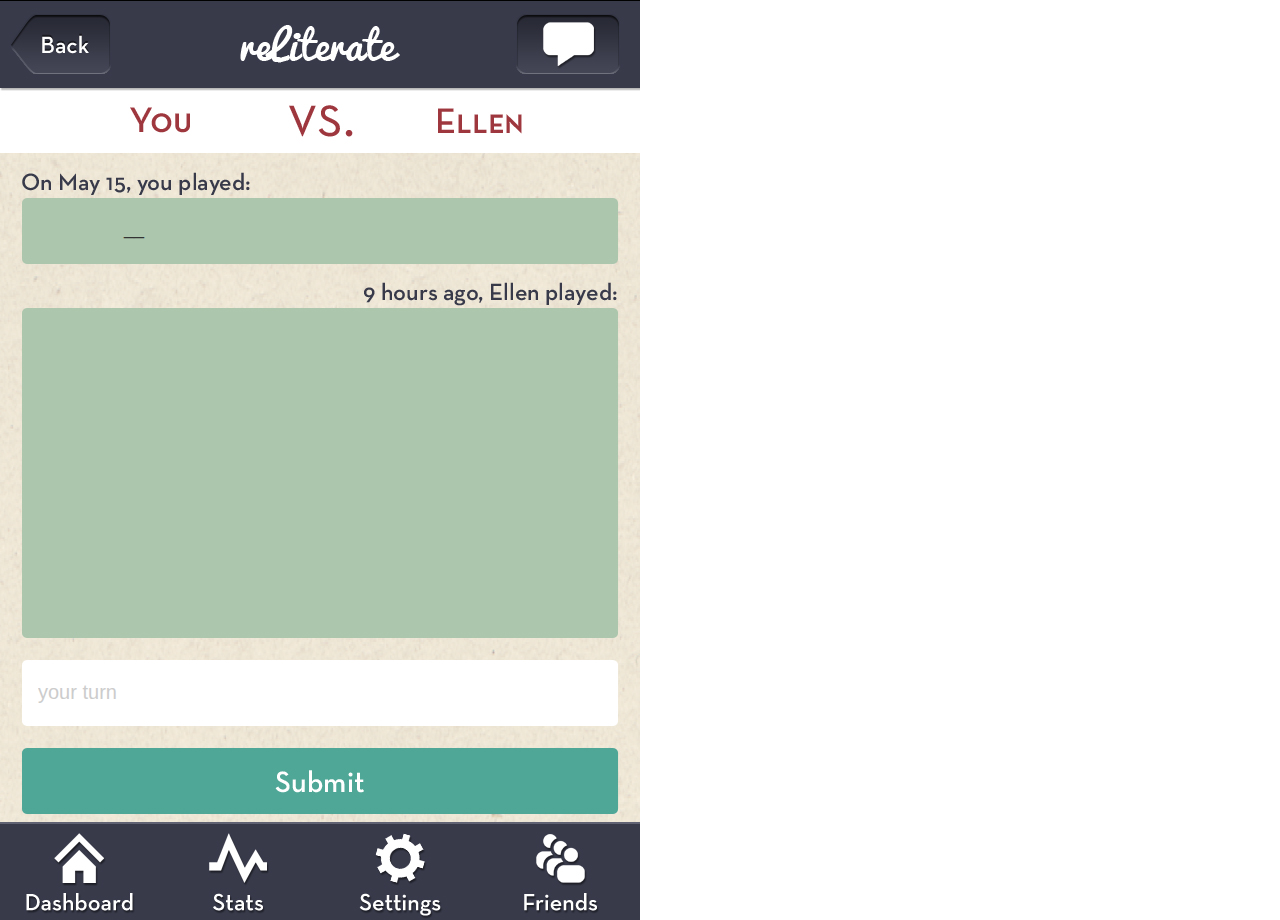
==== commit 69cc7cbc: "wires up the gameplay, kinda" ====
--- a/static/Gameplay.html
+++ b/static/Gameplay.html
@@ -16,9 +16,8 @@
     <script src="resources/scripts/jquery-1.7.1.min.js"></script>
     <script src="resources/scripts/axutils.js"></script>
     <script src="resources/scripts/jquery-ui-1.8.10.custom.min.js"></script>
-    <script src="resources/scripts/axurerp_beforepagescript.js"></script>
     <script src="resources/scripts/messagecenter.js"></script>
-<script src='Gameplay_files/data.js'></script>
+<script src='gameplay.js'></script>
 </head>
 <body>
 <div id="main_container">
@@ -42,371 +41,6 @@
 <div id="u6_rtf"><p style="text-align:left;"><span style="font-family:Arial;font-size:9px;font-weight:normal;font-style:normal;text-decoration:none;color:#FFFFFF;">submission length</span></p></div>
 </div>
 <DIV id="u7" style="" data-label="lastwordplayed">
-<DIV id="pd45u7" style="visibility:hidden;" data-label="を">
-</DIV>
-<DIV id="pd44u7" style="visibility:hidden;" data-label="わ">
-<div id="u8" class="u8"  >
-<div id="u8_rtf"><p style="text-align:center;"><span style="font-family:Hiragino Kaku Gothic ProN;font-size:48px;font-weight:normal;font-style:normal;text-decoration:none;color:#333333;">和風</span></p></div>
-</div>
-<div id="u9" class="u9"  >
-<div id="u9_rtf"><p style="text-align:center;"><span style="font-family:Hiragino Kaku Gothic ProN;font-size:20px;font-weight:normal;font-style:normal;text-decoration:none;color:#333333;">わふう</span></p></div>
-</div>
-</DIV>
-<DIV id="pd43u7" style="visibility:hidden;" data-label="ろ">
-<div id="u10" class="u10"  >
-<div id="u10_rtf"><p style="text-align:center;"><span style="font-family:Hiragino Kaku Gothic ProN;font-size:48px;font-weight:normal;font-style:normal;text-decoration:none;color:#333333;">六</span></p></div>
-</div>
-<div id="u11" class="u11"  >
-<div id="u11_rtf"><p style="text-align:center;"><span style="font-family:Hiragino Kaku Gothic ProN;font-size:20px;font-weight:normal;font-style:normal;text-decoration:none;color:#333333;">ろく</span></p></div>
-</div>
-</DIV>
-<DIV id="pd42u7" style="visibility:hidden;" data-label="れ">
-<div id="u12" class="u12"  >
-<div id="u12_rtf"><p style="text-align:center;"><span style="font-family:Hiragino Kaku Gothic ProN;font-size:48px;font-weight:normal;font-style:normal;text-decoration:none;color:#333333;">礼</span></p></div>
-</div>
-<div id="u13" class="u13"  >
-<div id="u13_rtf"><p style="text-align:center;"><span style="font-family:Hiragino Kaku Gothic ProN;font-size:20px;font-weight:normal;font-style:normal;text-decoration:none;color:#333333;">れい</span></p></div>
-</div>
-</DIV>
-<DIV id="pd41u7" style="visibility:hidden;" data-label="る">
-<div id="u14" class="u14"  >
-<div id="u14_rtf"><p style="text-align:center;"><span style="font-family:Hiragino Kaku Gothic ProN;font-size:48px;font-weight:normal;font-style:normal;text-decoration:none;color:#333333;">塁</span></p></div>
-</div>
-<div id="u15" class="u15"  >
-<div id="u15_rtf"><p style="text-align:center;"><span style="font-family:Hiragino Kaku Gothic ProN;font-size:20px;font-weight:normal;font-style:normal;text-decoration:none;color:#333333;">るい</span></p></div>
-</div>
-</DIV>
-<DIV id="pd40u7" style="visibility:hidden;" data-label="り">
-<div id="u16" class="u16"  >
-<div id="u16_rtf"><p style="text-align:center;"><span style="font-family:Hiragino Kaku Gothic ProN;font-size:48px;font-weight:normal;font-style:normal;text-decoration:none;color:#333333;">林檎</span></p></div>
-</div>
-<div id="u17" class="u17"  >
-<div id="u17_rtf"><p style="text-align:center;"><span style="font-family:Hiragino Kaku Gothic ProN;font-size:20px;font-weight:normal;font-style:normal;text-decoration:none;color:#333333;">りんご</span></p></div>
-</div>
-</DIV>
-<DIV id="pd39u7" style="visibility:hidden;" data-label="ら">
-<div id="u18" class="u18"  >
-<div id="u18_rtf"><p style="text-align:center;"><span style="font-family:Hiragino Kaku Gothic ProN;font-size:48px;font-weight:normal;font-style:normal;text-decoration:none;color:#333333;">来</span></p></div>
-</div>
-<div id="u19" class="u19"  >
-<div id="u19_rtf"><p style="text-align:center;"><span style="font-family:Hiragino Kaku Gothic ProN;font-size:20px;font-weight:normal;font-style:normal;text-decoration:none;color:#333333;">らい</span></p></div>
-</div>
-</DIV>
-<DIV id="pd38u7" style="visibility:hidden;" data-label="よ">
-<div id="u20" class="u20"  >
-<div id="u20_rtf"><p style="text-align:center;"><span style="font-family:Hiragino Kaku Gothic ProN;font-size:48px;font-weight:normal;font-style:normal;text-decoration:none;color:#333333;">夜</span></p></div>
-</div>
-<div id="u21" class="u21"  >
-<div id="u21_rtf"><p style="text-align:center;"><span style="font-family:Hiragino Kaku Gothic ProN;font-size:20px;font-weight:normal;font-style:normal;text-decoration:none;color:#333333;">よる</span></p></div>
-</div>
-</DIV>
-<DIV id="pd37u7" style="visibility:hidden;" data-label="ゆ">
-<div id="u22" class="u22"  >
-<div id="u22_rtf"><p style="text-align:center;"><span style="font-family:Hiragino Kaku Gothic ProN;font-size:48px;font-weight:normal;font-style:normal;text-decoration:none;color:#333333;">柚子</span></p></div>
-</div>
-<div id="u23" class="u23"  >
-<div id="u23_rtf"><p style="text-align:center;"><span style="font-family:Hiragino Kaku Gothic ProN;font-size:20px;font-weight:normal;font-style:normal;text-decoration:none;color:#333333;">ゆず</span></p></div>
-</div>
-</DIV>
-<DIV id="pd36u7" style="visibility:hidden;" data-label="や">
-<div id="u24" class="u24"  >
-<div id="u24_rtf"><p style="text-align:center;"><span style="font-family:Hiragino Kaku Gothic ProN;font-size:48px;font-weight:normal;font-style:normal;text-decoration:none;color:#333333;">止める</span></p></div>
-</div>
-<div id="u25" class="u25"  >
-<div id="u25_rtf"><p style="text-align:center;"><span style="font-family:Hiragino Kaku Gothic ProN;font-size:20px;font-weight:normal;font-style:normal;text-decoration:none;color:#333333;">やめる</span></p></div>
-</div>
-</DIV>
-<DIV id="pd35u7" style="visibility:hidden;" data-label="も">
-<div id="u26" class="u26"  >
-<div id="u26_rtf"><p style="text-align:center;"><span style="font-family:Hiragino Kaku Gothic ProN;font-size:48px;font-weight:normal;font-style:normal;text-decoration:none;color:#333333;">持つ</span></p></div>
-</div>
-<div id="u27" class="u27"  >
-<div id="u27_rtf"><p style="text-align:center;"><span style="font-family:Hiragino Kaku Gothic ProN;font-size:20px;font-weight:normal;font-style:normal;text-decoration:none;color:#333333;">もつ</span></p></div>
-</div>
-</DIV>
-<DIV id="pd34u7" style="visibility:hidden;" data-label="め">
-<div id="u28" class="u28"  >
-<div id="u28_rtf"><p style="text-align:center;"><span style="font-family:Hiragino Kaku Gothic ProN;font-size:48px;font-weight:normal;font-style:normal;text-decoration:none;color:#333333;">眼鏡</span></p></div>
-</div>
-<div id="u29" class="u29"  >
-<div id="u29_rtf"><p style="text-align:center;"><span style="font-family:Hiragino Kaku Gothic ProN;font-size:20px;font-weight:normal;font-style:normal;text-decoration:none;color:#333333;">めがね</span></p></div>
-</div>
-</DIV>
-<DIV id="pd33u7" style="visibility:hidden;" data-label="む">
-<div id="u30" class="u30"  >
-<div id="u30_rtf"><p style="text-align:center;"><span style="font-family:Hiragino Kaku Gothic ProN;font-size:48px;font-weight:normal;font-style:normal;text-decoration:none;color:#333333;">麦</span></p></div>
-</div>
-<div id="u31" class="u31"  >
-<div id="u31_rtf"><p style="text-align:center;"><span style="font-family:Hiragino Kaku Gothic ProN;font-size:20px;font-weight:normal;font-style:normal;text-decoration:none;color:#333333;">むぎ</span></p></div>
-</div>
-</DIV>
-<DIV id="pd32u7" style="visibility:hidden;" data-label="み">
-<div id="u32" class="u32"  >
-<div id="u32_rtf"><p style="text-align:center;"><span style="font-family:Hiragino Kaku Gothic ProN;font-size:48px;font-weight:normal;font-style:normal;text-decoration:none;color:#333333;">水</span></p></div>
-</div>
-<div id="u33" class="u33"  >
-<div id="u33_rtf"><p style="text-align:center;"><span style="font-family:Hiragino Kaku Gothic ProN;font-size:20px;font-weight:normal;font-style:normal;text-decoration:none;color:#333333;">みず</span></p></div>
-</div>
-</DIV>
-<DIV id="pd31u7" style="visibility:hidden;" data-label="ま">
-<div id="u34" class="u34"  >
-<div id="u34_rtf"><p style="text-align:center;"><span style="font-family:Hiragino Kaku Gothic ProN;font-size:48px;font-weight:normal;font-style:normal;text-decoration:none;color:#333333;">毎</span></p></div>
-</div>
-<div id="u35" class="u35"  >
-<div id="u35_rtf"><p style="text-align:center;"><span style="font-family:Hiragino Kaku Gothic ProN;font-size:20px;font-weight:normal;font-style:normal;text-decoration:none;color:#333333;">まい</span></p></div>
-</div>
-</DIV>
-<DIV id="pd30u7" style="visibility:hidden;" data-label="ほ">
-<div id="u36" class="u36"  >
-<div id="u36_rtf"><p style="text-align:center;"><span style="font-family:Hiragino Kaku Gothic ProN;font-size:48px;font-weight:normal;font-style:normal;text-decoration:none;color:#333333;">方</span></p></div>
-</div>
-<div id="u37" class="u37"  >
-<div id="u37_rtf"><p style="text-align:center;"><span style="font-family:Hiragino Kaku Gothic ProN;font-size:20px;font-weight:normal;font-style:normal;text-decoration:none;color:#333333;">ほう</span></p></div>
-</div>
-</DIV>
-<DIV id="pd29u7" style="visibility:hidden;" data-label="へ">
-<div id="u38" class="u38"  >
-<div id="u38_rtf"><p style="text-align:center;"><span style="font-family:Hiragino Kaku Gothic ProN;font-size:48px;font-weight:normal;font-style:normal;text-decoration:none;color:#333333;">平気</span></p></div>
-</div>
-<div id="u39" class="u39"  >
-<div id="u39_rtf"><p style="text-align:center;"><span style="font-family:Hiragino Kaku Gothic ProN;font-size:20px;font-weight:normal;font-style:normal;text-decoration:none;color:#333333;">へいき</span></p></div>
-</div>
-</DIV>
-<DIV id="pd28u7" style="visibility:hidden;" data-label="ふ">
-<div id="u40" class="u40"  >
-<div id="u40_rtf"><p style="text-align:center;"><span style="font-family:Hiragino Kaku Gothic ProN;font-size:48px;font-weight:normal;font-style:normal;text-decoration:none;color:#333333;">不思議</span></p></div>
-</div>
-<div id="u41" class="u41"  >
-<div id="u41_rtf"><p style="text-align:center;"><span style="font-family:Hiragino Kaku Gothic ProN;font-size:20px;font-weight:normal;font-style:normal;text-decoration:none;color:#333333;">ふしぎ</span></p></div>
-</div>
-</DIV>
-<DIV id="pd27u7" style="visibility:hidden;" data-label="ひ">
-<div id="u42" class="u42"  >
-<div id="u42_rtf"><p style="text-align:center;"><span style="font-family:Hiragino Kaku Gothic ProN;font-size:48px;font-weight:normal;font-style:normal;text-decoration:none;color:#333333;">弾く</span></p></div>
-</div>
-<div id="u43" class="u43"  >
-<div id="u43_rtf"><p style="text-align:center;"><span style="font-family:Hiragino Kaku Gothic ProN;font-size:20px;font-weight:normal;font-style:normal;text-decoration:none;color:#333333;">ひく</span></p></div>
-</div>
-</DIV>
-<DIV id="pd26u7" style="visibility:hidden;" data-label="は">
-<div id="u44" class="u44"  >
-<div id="u44_rtf"><p style="text-align:center;"><span style="font-family:Hiragino Kaku Gothic ProN;font-size:48px;font-weight:normal;font-style:normal;text-decoration:none;color:#333333;">始め</span></p></div>
-</div>
-<div id="u45" class="u45"  >
-<div id="u45_rtf"><p style="text-align:center;"><span style="font-family:Hiragino Kaku Gothic ProN;font-size:20px;font-weight:normal;font-style:normal;text-decoration:none;color:#333333;">はじめ</span></p></div>
-</div>
-</DIV>
-<DIV id="pd25u7" style="visibility:hidden;" data-label="の">
-<div id="u46" class="u46"  >
-<div id="u46_rtf"><p style="text-align:center;"><span style="font-family:Hiragino Kaku Gothic ProN;font-size:48px;font-weight:normal;font-style:normal;text-decoration:none;color:#333333;">海苔</span></p></div>
-</div>
-<div id="u47" class="u47"  >
-<div id="u47_rtf"><p style="text-align:center;"><span style="font-family:Hiragino Kaku Gothic ProN;font-size:20px;font-weight:normal;font-style:normal;text-decoration:none;color:#333333;">のり</span></p></div>
-</div>
-</DIV>
-<DIV id="pd24u7" style="visibility:hidden;" data-label="ね">
-<div id="u48" class="u48"  >
-<div id="u48_rtf"><p style="text-align:center;"><span style="font-family:Hiragino Kaku Gothic ProN;font-size:48px;font-weight:normal;font-style:normal;text-decoration:none;color:#333333;">寝る</span></p></div>
-</div>
-<div id="u49" class="u49"  >
-<div id="u49_rtf"><p style="text-align:center;"><span style="font-family:Hiragino Kaku Gothic ProN;font-size:20px;font-weight:normal;font-style:normal;text-decoration:none;color:#333333;">ねる</span></p></div>
-</div>
-</DIV>
-<DIV id="pd23u7" style="visibility:hidden;" data-label="ぬ">
-<div id="u50" class="u50"  >
-<div id="u50_rtf"><p style="text-align:center;"><span style="font-family:Hiragino Kaku Gothic ProN;font-size:48px;font-weight:normal;font-style:normal;text-decoration:none;color:#333333;">縫う</span></p></div>
-</div>
-<div id="u51" class="u51"  >
-<div id="u51_rtf"><p style="text-align:center;"><span style="font-family:Hiragino Kaku Gothic ProN;font-size:20px;font-weight:normal;font-style:normal;text-decoration:none;color:#333333;">ぬう</span></p></div>
-</div>
-</DIV>
-<DIV id="pd22u7" style="visibility:hidden;" data-label="に">
-<div id="u52" class="u52"  >
-<div id="u52_rtf"><p style="text-align:center;"><span style="font-family:Hiragino Kaku Gothic ProN;font-size:48px;font-weight:normal;font-style:normal;text-decoration:none;color:#333333;">二月</span></p></div>
-</div>
-<div id="u53" class="u53"  >
-<div id="u53_rtf"><p style="text-align:center;"><span style="font-family:Hiragino Kaku Gothic ProN;font-size:20px;font-weight:normal;font-style:normal;text-decoration:none;color:#333333;">にがつ</span></p></div>
-</div>
-</DIV>
-<DIV id="pd21u7" style="visibility:hidden;" data-label="な">
-<div id="u54" class="u54"  >
-<div id="u54_rtf"><p style="text-align:center;"><span style="font-family:Hiragino Kaku Gothic ProN;font-size:48px;font-weight:normal;font-style:normal;text-decoration:none;color:#333333;">夏</span></p></div>
-</div>
-<div id="u55" class="u55"  >
-<div id="u55_rtf"><p style="text-align:center;"><span style="font-family:Hiragino Kaku Gothic ProN;font-size:20px;font-weight:normal;font-style:normal;text-decoration:none;color:#333333;">なつ</span></p></div>
-</div>
-</DIV>
-<DIV id="pd20u7" style="visibility:hidden;" data-label="と">
-<div id="u56" class="u56"  >
-<div id="u56_rtf"><p style="text-align:center;"><span style="font-family:Hiragino Kaku Gothic ProN;font-size:48px;font-weight:normal;font-style:normal;text-decoration:none;color:#333333;">頭</span></p></div>
-</div>
-<div id="u57" class="u57"  >
-<div id="u57_rtf"><p style="text-align:center;"><span style="font-family:Hiragino Kaku Gothic ProN;font-size:20px;font-weight:normal;font-style:normal;text-decoration:none;color:#333333;">とう</span></p></div>
-</div>
-</DIV>
-<DIV id="pd19u7" style="visibility:hidden;" data-label="て">
-<div id="u58" class="u58"  >
-<div id="u58_rtf"><p style="text-align:center;"><span style="font-family:Hiragino Kaku Gothic ProN;font-size:48px;font-weight:normal;font-style:normal;text-decoration:none;color:#333333;">敵</span></p></div>
-</div>
-<div id="u59" class="u59"  >
-<div id="u59_rtf"><p style="text-align:center;"><span style="font-family:Hiragino Kaku Gothic ProN;font-size:20px;font-weight:normal;font-style:normal;text-decoration:none;color:#333333;">てき</span></p></div>
-</div>
-</DIV>
-<DIV id="pd18u7" style="visibility:hidden;" data-label="つ">
-<div id="u60" class="u60"  >
-<div id="u60_rtf"><p style="text-align:center;"><span style="font-family:Hiragino Kaku Gothic ProN;font-size:48px;font-weight:normal;font-style:normal;text-decoration:none;color:#333333;">翼</span></p></div>
-</div>
-<div id="u61" class="u61"  >
-<div id="u61_rtf"><p style="text-align:center;"><span style="font-family:Hiragino Kaku Gothic ProN;font-size:20px;font-weight:normal;font-style:normal;text-decoration:none;color:#333333;">つばさ</span></p></div>
-</div>
-</DIV>
-<DIV id="pd17u7" style="visibility:hidden;" data-label="ち">
-<div id="u62" class="u62"  >
-<div id="u62_rtf"><p style="text-align:center;"><span style="font-family:Hiragino Kaku Gothic ProN;font-size:48px;font-weight:normal;font-style:normal;text-decoration:none;color:#333333;">小さい</span></p></div>
-</div>
-<div id="u63" class="u63"  >
-<div id="u63_rtf"><p style="text-align:center;"><span style="font-family:Hiragino Kaku Gothic ProN;font-size:20px;font-weight:normal;font-style:normal;text-decoration:none;color:#333333;">ちいさい</span></p></div>
-</div>
-</DIV>
-<DIV id="pd16u7" style="visibility:hidden;" data-label="た">
-<div id="u64" class="u64"  >
-<div id="u64_rtf"><p style="text-align:center;"><span style="font-family:Hiragino Kaku Gothic ProN;font-size:48px;font-weight:normal;font-style:normal;text-decoration:none;color:#333333;">狸</span></p></div>
-</div>
-<div id="u65" class="u65"  >
-<div id="u65_rtf"><p style="text-align:center;"><span style="font-family:Hiragino Kaku Gothic ProN;font-size:20px;font-weight:normal;font-style:normal;text-decoration:none;color:#333333;">たぬき</span></p></div>
-</div>
-</DIV>
-<DIV id="pd15u7" style="visibility:hidden;" data-label="そ">
-<div id="u66" class="u66"  >
-<div id="u66_rtf"><p style="text-align:center;"><span style="font-family:Hiragino Kaku Gothic ProN;font-size:48px;font-weight:normal;font-style:normal;text-decoration:none;color:#333333;">そして</span></p></div>
-</div>
-</DIV>
-<DIV id="pd14u7" style="visibility:hidden;" data-label="せ">
-<div id="u67" class="u67"  >
-<div id="u67_rtf"><p style="text-align:center;"><span style="font-family:Hiragino Kaku Gothic ProN;font-size:48px;font-weight:normal;font-style:normal;text-decoration:none;color:#333333;">世紀</span></p></div>
-</div>
-<div id="u68" class="u68"  >
-<div id="u68_rtf"><p style="text-align:center;"><span style="font-family:Hiragino Kaku Gothic ProN;font-size:20px;font-weight:normal;font-style:normal;text-decoration:none;color:#333333;">せいき</span></p></div>
-</div>
-</DIV>
-<DIV id="pd13u7" style="visibility:hidden;" data-label="す">
-<div id="u69" class="u69"  >
-<div id="u69_rtf"><p style="text-align:center;"><span style="font-family:Hiragino Kaku Gothic ProN;font-size:48px;font-weight:normal;font-style:normal;text-decoration:none;color:#333333;">水瓜</span></p></div>
-</div>
-<div id="u70" class="u70"  >
-<div id="u70_rtf"><p style="text-align:center;"><span style="font-family:Hiragino Kaku Gothic ProN;font-size:20px;font-weight:normal;font-style:normal;text-decoration:none;color:#333333;">すいか</span></p></div>
-</div>
-</DIV>
-<DIV id="pd12u7" style="visibility:hidden;" data-label="し">
-<div id="u71" class="u71"  >
-<div id="u71_rtf"><p style="text-align:center;"><span style="font-family:Hiragino Kaku Gothic ProN;font-size:48px;font-weight:normal;font-style:normal;text-decoration:none;color:#333333;">仕事</span></p></div>
-</div>
-<div id="u72" class="u72"  >
-<div id="u72_rtf"><p style="text-align:center;"><span style="font-family:Hiragino Kaku Gothic ProN;font-size:20px;font-weight:normal;font-style:normal;text-decoration:none;color:#333333;">しごと</span></p></div>
-</div>
-</DIV>
-<DIV id="pd11u7" style="visibility:hidden;" data-label="さ">
-<div id="u73" class="u73"  >
-<div id="u73_rtf"><p style="text-align:center;"><span style="font-family:Hiragino Kaku Gothic ProN;font-size:48px;font-weight:normal;font-style:normal;text-decoration:none;color:#333333;">散歩</span></p></div>
-</div>
-<div id="u74" class="u74"  >
-<div id="u74_rtf"><p style="text-align:center;"><span style="font-family:Hiragino Kaku Gothic ProN;font-size:20px;font-weight:normal;font-style:normal;text-decoration:none;color:#333333;">さんぽ</span></p></div>
-</div>
-</DIV>
-<DIV id="pd10u7" style="visibility:hidden;" data-label="こ">
-<div id="u75" class="u75"  >
-<div id="u75_rtf"><p style="text-align:center;"><span style="font-family:Hiragino Kaku Gothic ProN;font-size:48px;font-weight:normal;font-style:normal;text-decoration:none;color:#333333;">琴</span></p></div>
-</div>
-<div id="u76" class="u76"  >
-<div id="u76_rtf"><p style="text-align:center;"><span style="font-family:Hiragino Kaku Gothic ProN;font-size:20px;font-weight:normal;font-style:normal;text-decoration:none;color:#333333;">こと</span></p></div>
-</div>
-</DIV>
-<DIV id="pd9u7" style="visibility:hidden;" data-label="け">
-<div id="u77" class="u77"  >
-<div id="u77_rtf"><p style="text-align:center;"><span style="font-family:Hiragino Kaku Gothic ProN;font-size:48px;font-weight:normal;font-style:normal;text-decoration:none;color:#333333;">敬語</span></p></div>
-</div>
-<div id="u78" class="u78"  >
-<div id="u78_rtf"><p style="text-align:center;"><span style="font-family:Hiragino Kaku Gothic ProN;font-size:20px;font-weight:normal;font-style:normal;text-decoration:none;color:#333333;">けいご</span></p></div>
-</div>
-</DIV>
-<DIV id="pd8u7" style="visibility:hidden;" data-label="く">
-<div id="u79" class="u79"  >
-<div id="u79_rtf"><p style="text-align:center;"><span style="font-family:Hiragino Kaku Gothic ProN;font-size:48px;font-weight:normal;font-style:normal;text-decoration:none;color:#333333;">来る</span></p></div>
-</div>
-<div id="u80" class="u80"  >
-<div id="u80_rtf"><p style="text-align:center;"><span style="font-family:Hiragino Kaku Gothic ProN;font-size:20px;font-weight:normal;font-style:normal;text-decoration:none;color:#333333;">くる</span></p></div>
-</div>
-</DIV>
-<DIV id="pd7u7" style="visibility:hidden;" data-label="き">
-<div id="u81" class="u81"  >
-<div id="u81_rtf"><p style="text-align:center;"><span style="font-family:Hiragino Kaku Gothic ProN;font-size:48px;font-weight:normal;font-style:normal;text-decoration:none;color:#333333;">聞く</span></p></div>
-</div>
-<div id="u82" class="u82"  >
-<div id="u82_rtf"><p style="text-align:center;"><span style="font-family:Hiragino Kaku Gothic ProN;font-size:20px;font-weight:normal;font-style:normal;text-decoration:none;color:#333333;">いく</span></p></div>
-</div>
-</DIV>
-<DIV id="pd6u7" style="visibility:hidden;" data-label="か">
-<div id="u83" class="u83"  >
-<div id="u83_rtf"><p style="text-align:center;"><span style="font-family:Hiragino Kaku Gothic ProN;font-size:48px;font-weight:normal;font-style:normal;text-decoration:none;color:#333333;">抱える</span></p></div>
-</div>
-<div id="u84" class="u84"  >
-<div id="u84_rtf"><p style="text-align:center;"><span style="font-family:Hiragino Kaku Gothic ProN;font-size:20px;font-weight:normal;font-style:normal;text-decoration:none;color:#333333;">かかえる</span></p></div>
-</div>
-</DIV>
-<DIV id="pd5u7" style="visibility:hidden;" data-label="お">
-<div id="u85" class="u85"  >
-<div id="u85_rtf"><p style="text-align:center;"><span style="font-family:Hiragino Kaku Gothic ProN;font-size:48px;font-weight:normal;font-style:normal;text-decoration:none;color:#333333;">弟</span></p></div>
-</div>
-<div id="u86" class="u86"  >
-<div id="u86_rtf"><p style="text-align:center;"><span style="font-family:Hiragino Kaku Gothic ProN;font-size:20px;font-weight:normal;font-style:normal;text-decoration:none;color:#333333;">おとうと</span></p></div>
-</div>
-</DIV>
-<DIV id="pd4u7" style="visibility:hidden;" data-label="え">
-<div id="u87" class="u87"  >
-<div id="u87_rtf"><p style="text-align:center;"><span style="font-family:Hiragino Kaku Gothic ProN;font-size:48px;font-weight:normal;font-style:normal;text-decoration:none;color:#333333;">映画</span></p></div>
-</div>
-<div id="u88" class="u88"  >
-<div id="u88_rtf"><p style="text-align:center;"><span style="font-family:Hiragino Kaku Gothic ProN;font-size:20px;font-weight:normal;font-style:normal;text-decoration:none;color:#333333;">えいが</span></p></div>
-</div>
-</DIV>
-<DIV id="pd3u7" style="visibility:hidden;" data-label="う">
-<div id="u89" class="u89"  >
-<div id="u89_rtf"><p style="text-align:center;"><span style="font-family:Hiragino Kaku Gothic ProN;font-size:48px;font-weight:normal;font-style:normal;text-decoration:none;color:#333333;">兔</span></p></div>
-</div>
-<div id="u90" class="u90"  >
-<div id="u90_rtf"><p style="text-align:center;"><span style="font-family:Hiragino Kaku Gothic ProN;font-size:20px;font-weight:normal;font-style:normal;text-decoration:none;color:#333333;">うさぎ</span></p></div>
-</div>
-</DIV>
-<DIV id="pd2u7" style="visibility:hidden;" data-label="い">
-<div id="u91" class="u91"  >
-<div id="u91_rtf"><p style="text-align:center;"><span style="font-family:Hiragino Kaku Gothic ProN;font-size:48px;font-weight:normal;font-style:normal;text-decoration:none;color:#333333;">色</span></p></div>
-</div>
-<div id="u92" class="u92"  >
-<div id="u92_rtf"><p style="text-align:center;"><span style="font-family:Hiragino Kaku Gothic ProN;font-size:20px;font-weight:normal;font-style:normal;text-decoration:none;color:#333333;">いろ</span></p></div>
-</div>
-</DIV>
-<DIV id="pd1u7" style="visibility:hidden;" data-label="あ">
-<div id="u93" class="u93_container"   >
-<div id="u93_img" class="u93_normal detectCanvas"></div>
-<div id="u94" class="u94" style="visibility:hidden;"  >
-<div id="u94_rtf"></div>
-</div>
-</div>
-<div id="u95" class="u95"  >
-<div id="u95_rtf"><p style="text-align:center;"><span style="font-family:Hiragino Kaku Gothic ProN;font-size:48px;font-weight:normal;font-style:normal;text-decoration:none;color:#333333;">赤</span></p></div>
-</div>
-<div id="u96" class="u96"  >
-<div id="u96_rtf"><p style="text-align:center;"><span style="font-family:Hiragino Kaku Gothic ProN;font-size:20px;font-weight:normal;font-style:normal;text-decoration:none;color:#333333;">あか</span></p></div>
-</div>
-</DIV>
-<DIV id="pd0u7" style="" data-label="default">
-<div id="u97" class="u97"  >
-<div id="u97_rtf"><p style="text-align:center;"><span style="font-family:Hiragino Kaku Gothic ProN;font-size:48px;font-weight:normal;font-style:normal;text-decoration:none;color:#333333;">始め</span></p></div>
-</div>
-<div id="u98" class="u98"  >
-<div id="u98_rtf"><p style="text-align:center;"><span style="font-family:Hiragino Kaku Gothic ProN;font-size:20px;font-weight:normal;font-style:normal;text-decoration:none;color:#333333;">はじめ</span></p></div>
-</div>
-</DIV>
 </DIV>
 <DIV id="u99" style="visibility:hidden;" data-label="submitted">
 <DIV id="pd1u99" style="visibility:hidden;" data-label="submitted">
@@ -442,5 +76,3 @@
 </div>
 <div class="preload"><img src="Gameplay_files/u0_normal.png" width="1" height="1"/><img src="Gameplay_files/u93_normal.png" width="1" height="1"/><img src="Gameplay_files/u107_normal.png" width="1" height="1"/><img src="Gameplay_files/u109_normal.png" width="1" height="1"/></div>
 </body>
-<script src="resources/scripts/axurerp_pagescript.js"></script>
-<script src="Gameplay_files/axurerp_pagespecificscript.js" charset="utf-8"></script>
--- a/static/Gameplay_files/axurerp_pagespecificstyles.css
+++ b/static/Gameplay_files/axurerp_pagespecificstyles.css
@@ -78,13 +78,11 @@
 .u4 {
     position:absolute;
     left:34px;
-    top:223px;
-    width:60px;
+    top:218px;
+    width:200px;
     height:21px;
-    ;
-    ;
-    ;
-    font-family:Arial;
+    font-family:Arial;
+    font-size: 28px;
     text-align:left;
     word-wrap:break-word;
 }
@@ -119,10 +117,13 @@
 
 #u7 {
     position:absolute;
-    left:246px;
+    left:40px;
     top:401px;
-    width:148px;
-    height:148px;
+    width:560px;
+    height:148px;
+    font-family: sans-serif;
+    font-size: 36px;
+    text-align: center;
     overflow:hidden;
 }
 
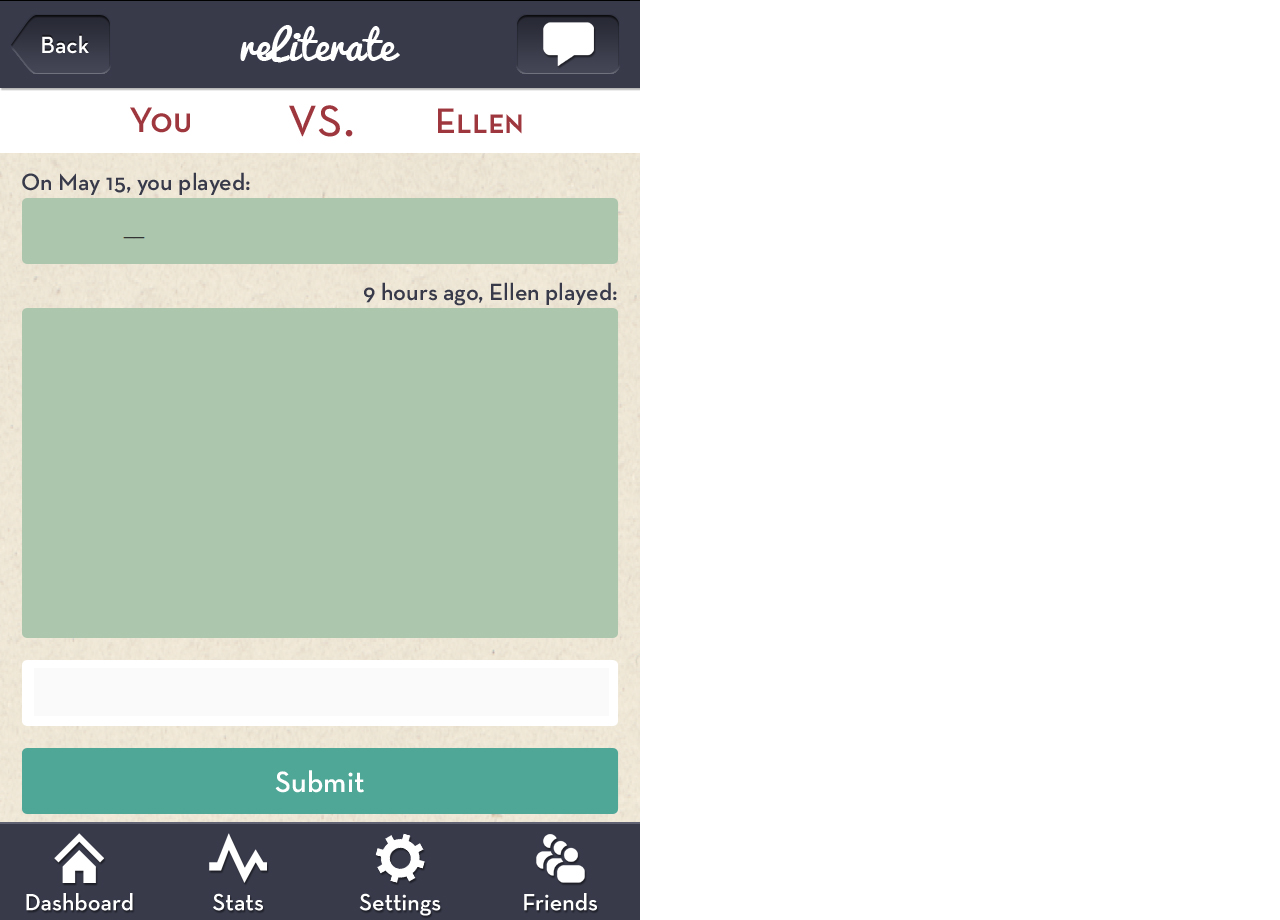
==== commit 264e4f99: "committing that shit" ====
--- a/static/Gameplay.html
+++ b/static/Gameplay.html
@@ -29,7 +29,7 @@
 </div>
 </div>
 <DIV id="u2" style="border-style:dotted; border-color:red; visibility:hidden; position:absolute; left:0px; top:0px; width:10px; height:10px;;" ></div>
-<INPUT id="u3" type=text value="your turn" class="u3" data-label="textentry"    >
+<INPUT id="u3" type=text value="" class="u3" data-label="textentry"    >
 
 <div id="u4" class="u4"  data-label="lastwordplayed">
 <div id="u4_rtf"><p style="text-align:center;"><span style="font-family:Arial;font-size:18px;font-weight:normal;font-style:normal;text-decoration:none;color:#333333;">__</span></p></div>
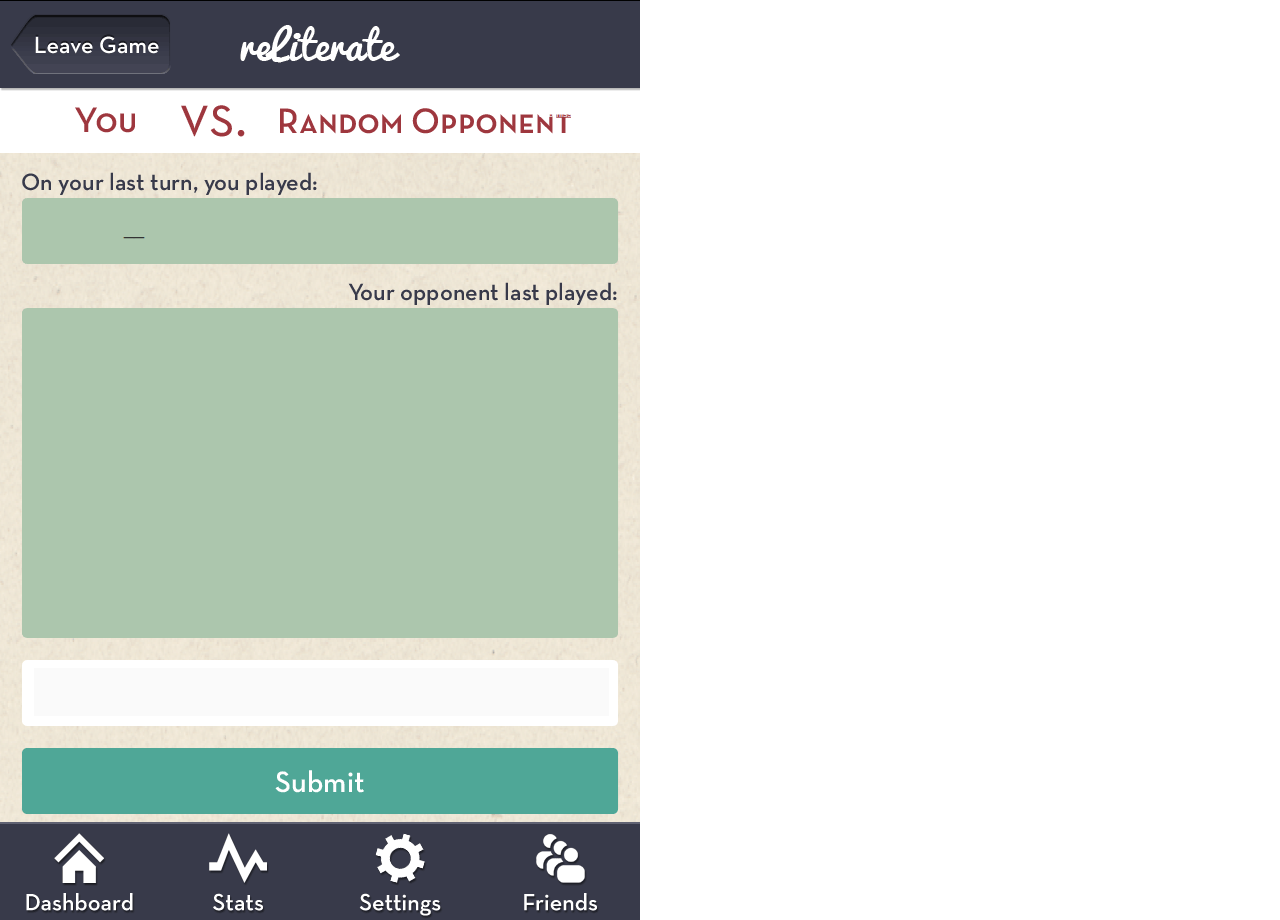
==== commit 87de46a8: "adds a way to clear games in progress, also now players can exit games" ====
--- a/static/Gameplay.html
+++ b/static/Gameplay.html
@@ -21,6 +21,7 @@
 </head>
 <body>
 <div id="main_container">
+
 
 <div id="u0" class="u0_container"   >
 <div id="u0_img" class="u0_normal detectCanvas"></div>
@@ -74,5 +75,6 @@
 </DIV>
 </DIV>
 </div>
+<div id="leavegame" style="position:absolute;left:20px; top:10px; height: 68; width:150px;"></div>
 <div class="preload"><img src="Gameplay_files/u0_normal.png" width="1" height="1"/><img src="Gameplay_files/u93_normal.png" width="1" height="1"/><img src="Gameplay_files/u107_normal.png" width="1" height="1"/><img src="Gameplay_files/u109_normal.png" width="1" height="1"/></div>
 </body>
